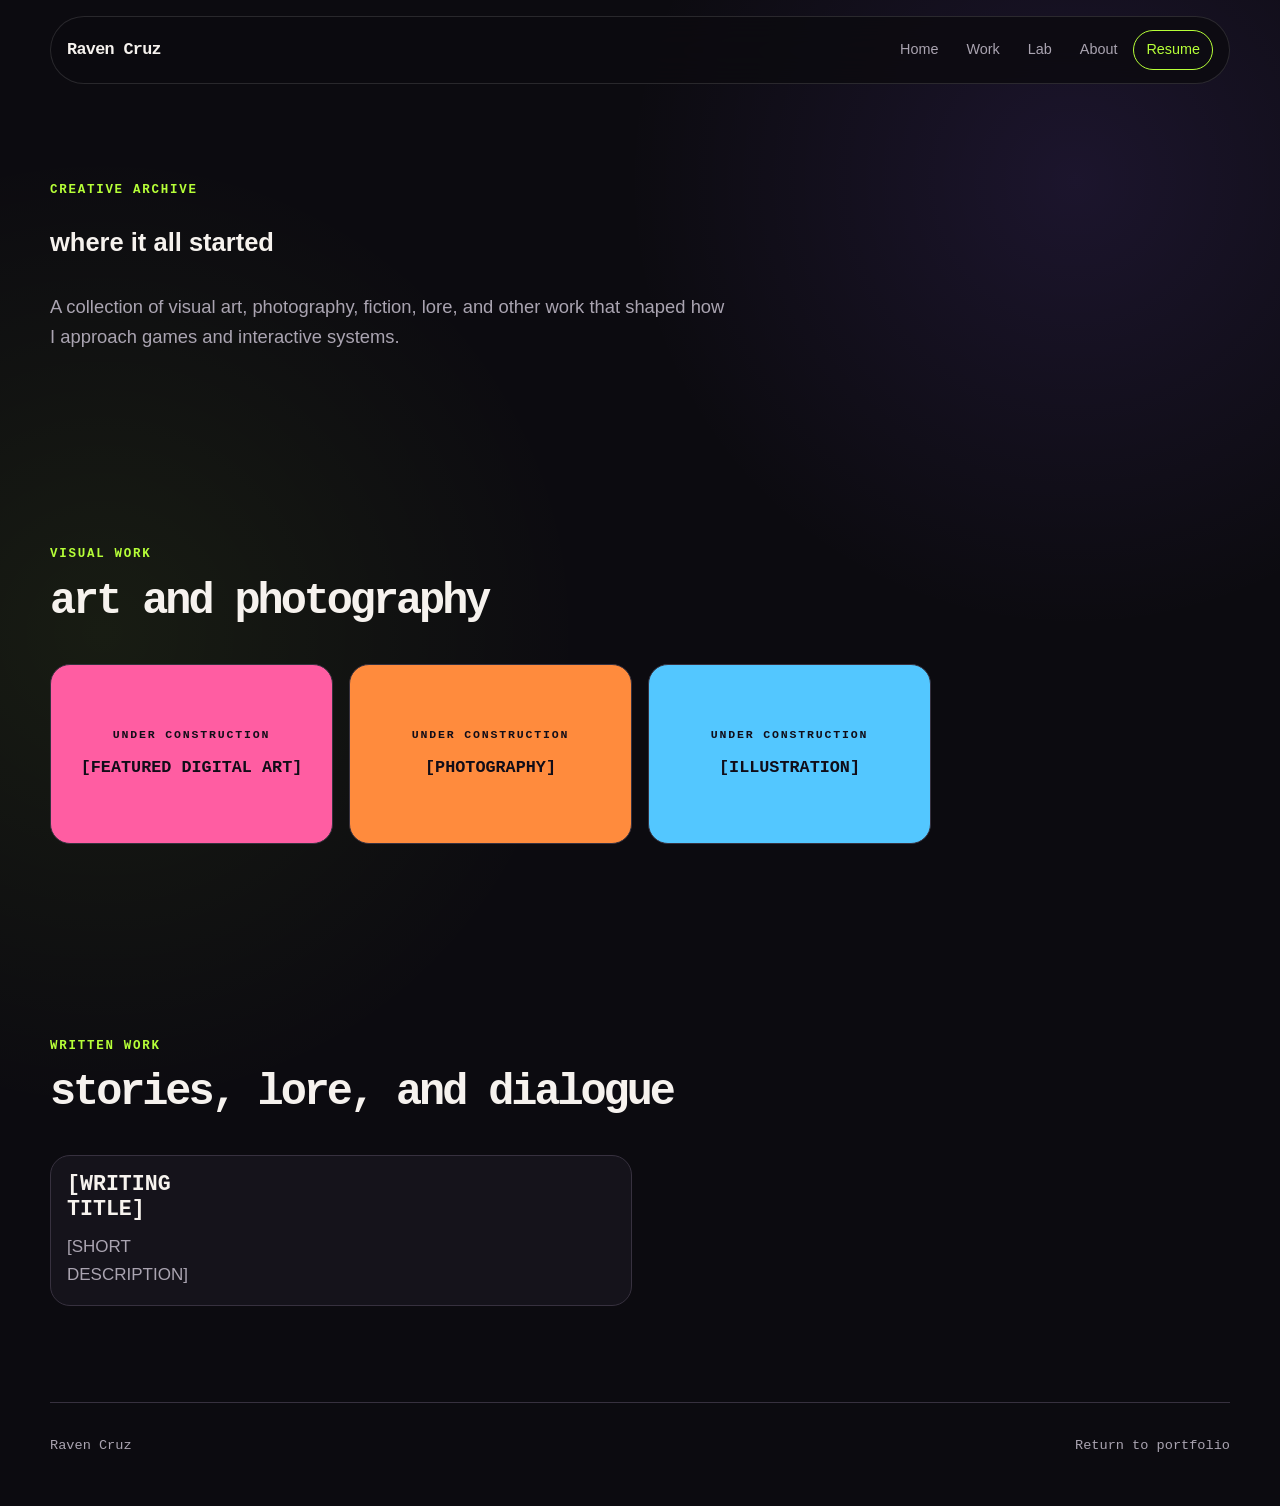
==== archive.html @ d6f779e4 "update" ====
<!DOCTYPE HTML>
<html lang="en">
	<head>
		<title>Creative Archive | Raven Cruz</title>
		<meta charset="utf-8" />
		<meta name="viewport" content="width=device-width, initial-scale=1" />
		<meta name="description" content="Visual art, writing, photography, and earlier creative work by Raven Cruz." />
		<link rel="stylesheet" href="assets/css/fontawesome-all.min.css" />
		<link rel="stylesheet" href="assets/css/portfolio.css" />
	</head>
	<body>
		<header class="site-header">
			<a class="site-name" href="index.html">Raven Cruz</a>
			<button class="menu-button" type="button" aria-expanded="false" aria-controls="site-nav">
				<span>Menu</span>
			</button>
			<nav id="site-nav" aria-label="Primary navigation">
				<a href="index.html">Home</a>
				<a href="index.html#work">Work</a>
				<a href="index.html#lab">Lab</a>
				<a href="index.html#about">About</a>
				<a class="resume-link" href="resume.pdf" target="_blank" rel="noreferrer">Resume</a>
			</nav>
		</header>

		<main id="top">
			<section class="section archive-hero">
				<p class="eyebrow">creative archive</p>
				<h1>where it all started</h1>
				<p class="hero-intro">A collection of visual art, photography, fiction, lore, and other work that shaped how I approach games and interactive systems.</p>
			</section>

			<section class="section art-section">
				<div class="section-heading">
					<div>
						<p class="eyebrow">visual work</p>
						<h2>art and photography</h2>
					</div>
				</div>

				<div class="art-grid">
					<div class="construction-block art-item art-item-large">
						<span>UNDER CONSTRUCTION</span>
						<strong>[FEATURED DIGITAL ART]</strong>
					</div>
					<div class="construction-block art-item">
						<span>UNDER CONSTRUCTION</span>
						<strong>[PHOTOGRAPHY]</strong>
					</div>
					<div class="construction-block art-item">
						<span>UNDER CONSTRUCTION</span>
						<strong>[ILLUSTRATION]</strong>
					</div>
				</div>
			</section>

			<section class="section writing-section">
				<div class="section-heading">
					<div>
						<p class="eyebrow">written work</p>
						<h2>stories, lore, and dialogue</h2>
					</div>
				</div>

				<div class="archive-grid">
					<a class="archive-card" href="[WRITING URL]">
						<div>
							<h3>[WRITING TITLE]</h3>
							<p>[SHORT DESCRIPTION]</p>
						</div>
					</a>
				</div>
			</section>
		</main>

		<footer class="site-footer">
			<p>Raven Cruz</p>
			<a href="index.html">Return to portfolio</a>
		</footer>

		<script src="assets/js/portfolio.js"></script>
	</body>
</html>
---- assets/css/portfolio.css ----
:root {
	--background: #0c0b10;
	--surface: #15131b;
	--surface-raised: #1d1a25;
	--text: #f6f2ee;
	--muted: #aaa4b1;
	--line: #37313f;
	--lime: #b6ff38;
	--purple: #8f5cff;
	--orange: #ff8b3d;
	--pink: #ff5da2;
	--blue: #53c7ff;
	--max-width: 1180px;
}

* {
	box-sizing: border-box;
}

html {
	scroll-behavior: smooth;
}

body {
	margin: 0;
	background:
		radial-gradient(circle at 84% 12%, rgba(143, 92, 255, 0.12), transparent 28rem),
		radial-gradient(circle at 8% 42%, rgba(182, 255, 56, 0.07), transparent 30rem),
		var(--background);
	color: var(--text);
	font-family: Arial, Helvetica, sans-serif;
	font-size: 17px;
	line-height: 1.65;
}

body.dialog-open {
	overflow: hidden;
}

button,
a {
	font: inherit;
}

a {
	color: inherit;
	text-decoration: none;
}

button {
	color: inherit;
}

img {
	display: block;
	max-width: 100%;
}

:focus-visible {
	outline: 3px solid var(--lime);
	outline-offset: 4px;
}

.site-header {
	position: sticky;
	top: 0;
	z-index: 20;
	display: flex;
	align-items: center;
	justify-content: space-between;
	gap: 2rem;
	width: min(100% - 2rem, var(--max-width));
	margin: 1rem auto 0;
	padding: 0.8rem 1rem;
	border: 1px solid rgba(255, 255, 255, 0.12);
	border-radius: 999px;
	background: rgba(12, 11, 16, 0.84);
	backdrop-filter: blur(18px);
}

.site-name {
	font-family: "Courier New", Courier, monospace;
	font-size: 1.05rem;
	font-weight: 700;
	letter-spacing: -0.04em;
}

.site-header nav {
	display: flex;
	align-items: center;
	gap: 0.25rem;
}

.site-header nav a {
	padding: 0.45rem 0.75rem;
	border-radius: 999px;
	color: var(--muted);
	font-size: 0.9rem;
	transition: color 160ms ease, background 160ms ease;
}

.site-header nav a:hover,
.site-header nav a.active {
	background: var(--surface-raised);
	color: var(--text);
}

.site-header nav .resume-link {
	border: 1px solid var(--lime);
	color: var(--lime);
}

.menu-button {
	display: none;
	border: 1px solid var(--line);
	border-radius: 999px;
	background: var(--surface);
	padding: 0.45rem 0.8rem;
	cursor: pointer;
}

.section {
	width: min(100% - 2rem, var(--max-width));
	margin-inline: auto;
	padding: 6rem 0;
	scroll-margin-top: 7rem;
}

.hero {
	position: relative;
	display: flex;
	align-items: center;
	min-height: calc(100vh - 7rem);
	padding-top: 5rem;
	overflow: hidden;
	isolation: isolate;
}

.hero-copy {
	position: relative;
	z-index: 2;
	width: min(100%, 760px);
	padding: 4rem clamp(1.5rem, 4vw, 4rem);
}

.hero::after {
	position: absolute;
	inset: 0;
	z-index: 1;
	content: "";
	background:
		linear-gradient(
			90deg,
			rgba(12, 11, 16, 0.98) 0%,
			rgba(12, 11, 16, 0.9) 44%,
			rgba(12, 11, 16, 0.54) 68%,
			rgba(12, 11, 16, 0.14) 100%
		),
		linear-gradient(180deg, rgba(12, 11, 16, 0.08), rgba(12, 11, 16, 0.28));
	pointer-events: none;
}

.hero h1,
.section-heading h2,
.about-copy h2,
.project-dialog h2 {
	margin: 0;
	font-family: "Courier New", Courier, monospace;
	font-weight: 700;
	line-height: 0.98;
	letter-spacing: -0.07em;
}

.hero h1 {
	max-width: 820px;
	font-size: clamp(2.35rem, 5.2vw, 4.8rem);
}

.eyebrow {
	margin: 0 0 1rem;
	color: var(--lime);
	font-family: "Courier New", Courier, monospace;
	font-size: 0.78rem;
	font-weight: 700;
	letter-spacing: 0.14em;
	text-transform: uppercase;
}

.hero-intro {
	max-width: 680px;
	margin: 1.75rem 0 0;
	color: var(--muted);
	font-size: 1.15rem;
}

.placeholder-copy {
	color: var(--orange);
	font-family: "Courier New", Courier, monospace;
	font-size: 0.86rem;
	font-weight: 700;
}

.hero-actions,
.about-actions,
.card-actions {
	display: flex;
	flex-wrap: wrap;
	gap: 0.75rem;
}

.hero-actions {
	margin-top: 2rem;
}

.button,
.filter-button,
.text-button {
	border: 1px solid var(--line);
	border-radius: 999px;
	background: transparent;
	padding: 0.75rem 1rem;
	cursor: pointer;
	transition: transform 160ms ease, border-color 160ms ease, background 160ms ease, color 160ms ease;
}

.button:hover,
.filter-button:hover,
.text-button:hover {
	transform: translateY(-2px);
	border-color: var(--lime);
}

.button.primary,
.filter-button.active {
	border-color: var(--lime);
	background: var(--lime);
	color: #11130d;
	font-weight: 700;
}

.construction-block {
	display: flex;
	flex-direction: column;
	align-items: center;
	justify-content: center;
	gap: 0.6rem;
	min-height: 240px;
	border: 1px solid var(--line);
	background: var(--purple);
	color: #110d18;
	text-align: center;
}

.construction-block span {
	font-family: "Courier New", Courier, monospace;
	font-size: 0.72rem;
	font-weight: 700;
	letter-spacing: 0.16em;
}

.construction-block strong {
	max-width: 80%;
	font-family: "Courier New", Courier, monospace;
	font-size: 1.05rem;
}

.construction-block small {
	max-width: 70%;
}

.hero-visual {
	position: absolute;
	inset: 0;
	z-index: 0;
	width: 100%;
	height: 100%;
	min-height: 0;
	border-radius: 2rem;
	background: #100e18;
	overflow: hidden;
	pointer-events: none;
}

#hero-interaction {
	display: block;
	width: 100%;
	height: 100%;
	opacity: 0.9;
}

.section-heading {
	display: grid;
	grid-template-columns: minmax(0, 1.4fr) minmax(240px, 0.6fr);
	gap: 3rem;
	align-items: end;
	margin-bottom: 2.5rem;
}

.section-heading h2 {
	font-size: clamp(1.85rem, 3.4vw, 3.2rem);
}

.about-copy h2,
.project-dialog h2 {
	font-size: clamp(2.25rem, 4vw, 4rem);
}

.section-note {
	margin: 0;
	color: var(--orange);
	font-family: "Courier New", Courier, monospace;
	font-size: 0.86rem;
	font-weight: 700;
}

.filters {
	display: flex;
	flex-wrap: wrap;
	gap: 0.5rem;
	margin-bottom: 2rem;
}

.filter-button {
	padding: 0.5rem 0.8rem;
	font-size: 0.85rem;
}

.featured-grid {
	display: grid;
	grid-template-columns: repeat(3, minmax(0, 1fr));
	gap: 1.5rem;
}

.featured-grid > .project-card:not(.featured-project) {
	grid-template-columns: 1fr;
	min-height: 0;
}

.featured-grid > .project-card:not(.featured-project) .project-media {
	height: 220px;
	min-height: 220px;
}

.project-card {
	display: grid;
	grid-template-columns: minmax(200px, 0.8fr) minmax(0, 1.2fr);
	min-height: 370px;
	border: 1px solid var(--line);
	border-radius: 1.5rem;
	background: var(--surface);
	overflow: hidden;
	transition: transform 180ms ease, border-color 180ms ease;
}

.project-card:hover {
	transform: translateY(-4px);
	border-color: rgba(182, 255, 56, 0.65);
}

.project-card[hidden] {
	display: none;
}

.project-card.featured-project {
	grid-column: 1 / -1;
	grid-template-columns: minmax(320px, 1fr) minmax(0, 1fr);
	min-height: 500px;
}

.project-media {
	width: 100%;
	height: 100%;
	min-height: 260px;
	object-fit: cover;
}

.toppletee-placeholder {
	border: 0;
	border-right: 1px solid var(--line);
	border-radius: 0;
	background: var(--orange);
}

.project-copy {
	display: flex;
	flex-direction: column;
	padding: 1.8rem;
}

.project-copy h3,
.practice-card h3,
.experiment-card h3,
.archive-card h3,
.lab-feature-copy h3,
.about-details h3,
.project-dialog h3 {
	margin: 0 0 0.75rem;
	font-family: "Courier New", Courier, monospace;
	font-size: 1.35rem;
	line-height: 1.15;
}

.project-copy p,
.experiment-card p,
.archive-card p,
.practice-card p,
.lab-feature-copy p {
	margin: 0;
	color: var(--muted);
}

.project-meta {
	display: flex;
	justify-content: space-between;
	gap: 1rem;
	margin-bottom: 1.25rem;
	color: var(--muted);
	font-family: "Courier New", Courier, monospace;
	font-size: 0.75rem;
	text-transform: uppercase;
}

.tag-list {
	display: flex;
	flex-wrap: wrap;
	gap: 0.4rem;
	margin: 1.5rem 0;
	padding: 0;
	list-style: none;
}

.tag-list li {
	border: 1px solid var(--line);
	border-radius: 999px;
	padding: 0.28rem 0.55rem;
	font-family: "Courier New", Courier, monospace;
	font-size: 0.72rem;
}

.card-actions {
	margin-top: auto;
	align-items: center;
}

.text-button,
.text-link {
	padding: 0;
	border: 0;
	border-radius: 0;
	background: transparent;
	color: var(--lime);
	font-family: "Courier New", Courier, monospace;
	font-size: 0.82rem;
	font-weight: 700;
	text-decoration: underline;
	text-decoration-thickness: 1px;
	text-underline-offset: 0.25rem;
}

.text-link.muted {
	color: var(--muted);
}

.practice-grid {
	display: grid;
	grid-template-columns: repeat(2, minmax(0, 1fr));
	gap: 1rem;
}

.practice-secondary-link {
	display: inline-flex;
	align-items: baseline;
	gap: 0.75rem;
	margin-top: 1.25rem;
	color: var(--muted);
	font-family: "Courier New", Courier, monospace;
}

.practice-secondary-link span {
	color: var(--pink);
	font-weight: 700;
	text-decoration: underline;
	text-underline-offset: 0.25rem;
}

.practice-secondary-link small {
	font-size: 0.75rem;
}

.practice-card {
	min-height: 280px;
	padding: 1.6rem;
	border: 1px solid var(--line);
	border-radius: 1.5rem;
	background: var(--surface);
	transition: transform 180ms ease, background 180ms ease;
}

.practice-card:hover {
	transform: translateY(-4px);
	background: var(--surface-raised);
}

.practice-number {
	display: block;
	margin-bottom: 4rem;
	color: var(--lime);
	font-family: "Courier New", Courier, monospace;
}

.lab-feature {
	display: grid;
	grid-template-columns: minmax(0, 1.35fr) minmax(280px, 0.65fr);
	min-height: 520px;
	margin-bottom: 1.5rem;
	border: 1px solid var(--line);
	border-radius: 1.5rem;
	overflow: hidden;
}

.lab-interactive {
	min-height: 520px;
	border: 0;
	border-right: 1px solid var(--line);
	background: var(--blue);
}

.lab-feature-copy {
	display: flex;
	flex-direction: column;
	justify-content: center;
	padding: 2rem;
	background: var(--surface);
}

.lab-feature-copy .button {
	align-self: flex-start;
	margin-top: 2rem;
}

.experiment-grid {
	display: grid;
	grid-template-columns: repeat(2, minmax(0, 1fr));
	gap: 1rem;
}

.experiment-card,
.archive-card {
	display: grid;
	grid-template-columns: 145px minmax(0, 1fr);
	gap: 1rem;
	align-items: center;
	padding: 1rem;
	border: 1px solid var(--line);
	border-radius: 1.25rem;
	background: var(--surface);
}

.experiment-card img,
.archive-card img {
	width: 145px;
	height: 145px;
	border-radius: 0.8rem;
	object-fit: cover;
}

.experiment-card .text-link {
	display: inline-block;
	margin-top: 0.9rem;
}

.art-section-compact {
	padding-top: 3.5rem;
}

.art-section-compact .section-heading {
	grid-template-columns: minmax(0, 1fr) minmax(220px, 0.45fr);
	margin-bottom: 1.5rem;
}

.art-section-compact .section-heading h2 {
	font-size: clamp(1.55rem, 2.6vw, 2.35rem);
}

.art-grid {
	display: grid;
	grid-template-columns: repeat(4, minmax(0, 1fr));
	grid-template-rows: 180px;
	gap: 1rem;
}

.art-item {
	min-height: 0;
	border-radius: 1.25rem;
	background: var(--pink);
}

.art-item:nth-child(2) {
	background: var(--orange);
}

.art-item:nth-child(3) {
	background: var(--blue);
}

.art-item:nth-child(4) {
	background: var(--lime);
}

.art-item-large,
.art-item-wide {
	grid-column: auto;
	grid-row: auto;
}

.archive-grid {
	display: grid;
	grid-template-columns: repeat(2, minmax(0, 1fr));
	gap: 1rem;
}

.archive-card {
	transition: transform 180ms ease, border-color 180ms ease;
}

.archive-card:hover {
	transform: translateY(-3px);
	border-color: var(--lime);
}

.about-section {
	display: grid;
	grid-template-columns: minmax(280px, 0.7fr) minmax(0, 1.3fr);
	gap: 4rem;
	align-items: start;
}

.about-image-wrap {
	position: sticky;
	top: 7rem;
}

.about-image-wrap img {
	width: 100%;
	border: 1px solid var(--line);
	border-radius: 2rem;
}

.about-copy > p:not(.eyebrow):not(.placeholder-copy) {
	color: var(--muted);
	font-size: 1.1rem;
}

.about-details {
	display: grid;
	grid-template-columns: repeat(2, minmax(0, 1fr));
	gap: 1rem;
	margin: 2.5rem 0;
}

.about-details > div {
	padding: 1.25rem;
	border: 1px solid var(--line);
	border-radius: 1.25rem;
	background: var(--surface);
}

.about-details p {
	margin: 0 0 0.8rem;
	color: var(--muted);
	font-size: 0.9rem;
}

.social-links {
	display: flex;
	flex-wrap: wrap;
	gap: 1rem;
	margin: 2rem 0 0;
	padding: 0;
	list-style: none;
}

.social-links a {
	display: flex;
	align-items: center;
	gap: 0.45rem;
	color: var(--muted);
}

.social-links a:hover {
	color: var(--lime);
}

.site-footer {
	display: flex;
	justify-content: space-between;
	width: min(100% - 2rem, var(--max-width));
	margin: 0 auto;
	padding: 2rem 0 3rem;
	border-top: 1px solid var(--line);
	color: var(--muted);
	font-family: "Courier New", Courier, monospace;
	font-size: 0.85rem;
}

.site-footer p {
	margin: 0;
}

.project-dialog {
	width: min(94vw, 1080px);
	max-height: 90vh;
	padding: 0;
	border: 1px solid var(--line);
	border-radius: 1.5rem;
	background: var(--surface);
	color: var(--text);
	overflow: auto;
}

.project-dialog::backdrop {
	background: rgba(5, 4, 8, 0.82);
	backdrop-filter: blur(8px);
}

.dialog-close {
	position: sticky;
	top: 1rem;
	z-index: 2;
	display: block;
	margin: 1rem 1rem 0 auto;
	border: 1px solid var(--line);
	border-radius: 999px;
	background: var(--background);
	padding: 0.55rem 0.8rem;
	cursor: pointer;
}

.dialog-layout {
	display: grid;
	grid-template-columns: minmax(280px, 0.75fr) minmax(0, 1.25fr);
	gap: 2rem;
	padding: 0 2rem 2rem;
}

.dialog-media {
	position: sticky;
	top: 5rem;
	min-height: 420px;
	border-radius: 1rem;
}

.image-media {
	width: 100%;
	height: auto;
	object-fit: cover;
}

.project-dialog h3 {
	margin-top: 2rem;
}

.project-dialog p {
	color: var(--muted);
}

@media (max-width: 980px) {
	.section-heading,
	.about-section {
		grid-template-columns: 1fr;
	}

	.hero {
		min-height: auto;
		padding-top: 6rem;
	}

	.featured-grid,
	.practice-grid,
	.archive-grid {
		grid-template-columns: repeat(2, minmax(0, 1fr));
	}

	.project-card.featured-project {
		grid-column: 1 / -1;
		grid-template-columns: minmax(260px, 0.8fr) minmax(0, 1.2fr);
		min-height: 420px;
	}

	.featured-grid > .project-card:not(.featured-project) {
		grid-template-columns: 1fr;
	}

	.art-grid {
		grid-template-columns: repeat(2, minmax(0, 1fr));
		grid-template-rows: repeat(2, 180px);
	}

	.lab-feature {
		grid-template-columns: 1fr;
	}

	.lab-interactive {
		border-right: 0;
		border-bottom: 1px solid var(--line);
	}

	.about-image-wrap {
		position: static;
		max-width: 520px;
	}
}

@media (max-width: 760px) {
	body {
		font-size: 16px;
	}

	.site-header {
		align-items: flex-start;
		border-radius: 1.25rem;
	}

	.menu-button {
		display: block;
	}

	.site-header nav {
		position: absolute;
		top: calc(100% + 0.5rem);
		right: 0;
		display: none;
		flex-direction: column;
		align-items: stretch;
		min-width: 190px;
		padding: 0.5rem;
		border: 1px solid var(--line);
		border-radius: 1rem;
		background: var(--background);
	}

	.site-header nav.open {
		display: flex;
	}

	.site-header nav a {
		padding: 0.7rem 0.85rem;
	}

	.section {
		padding: 4.5rem 0;
	}

	.hero-copy {
		padding: 3rem 1.25rem;
	}

	.hero::after {
		background: rgba(12, 11, 16, 0.86);
	}

	.hero h1 {
		font-size: clamp(2.35rem, 12vw, 4rem);
	}

	.featured-grid,
	.practice-grid,
	.archive-grid {
		grid-template-columns: 1fr;
	}

	.project-card,
	.project-card.featured-project {
		grid-column: auto;
		grid-template-columns: 1fr;
		min-height: 0;
	}

	.project-media {
		height: 280px;
		min-height: 0;
	}

	.toppletee-placeholder {
		border-right: 0;
		border-bottom: 1px solid var(--line);
	}

	.experiment-grid,
	.about-details {
		grid-template-columns: 1fr;
	}

	.experiment-card,
	.archive-card {
		grid-template-columns: 100px minmax(0, 1fr);
	}

	.experiment-card img,
	.archive-card img {
		width: 100px;
		height: 100px;
	}

	.art-section-compact .section-heading {
		grid-template-columns: 1fr;
	}

	.art-grid {
		grid-template-columns: 1fr 1fr;
		grid-template-rows: repeat(2, 160px);
	}

	.art-item-large,
	.art-item-wide {
		grid-column: auto;
		grid-row: auto;
	}

	.dialog-layout {
		grid-template-columns: 1fr;
		padding: 0 1rem 1rem;
	}

	.dialog-media {
		position: static;
		min-height: 280px;
	}
}

@media (prefers-reduced-motion: reduce) {
	html {
		scroll-behavior: auto;
	}

	*,
	*::before,
	*::after {
		scroll-behavior: auto !important;
		transition: none !important;
	}
}

.research-grid {
	display: grid;
	gap: 1.5rem;
}

.research-card {
	display: grid;
	grid-template-columns: minmax(300px, 0.85fr) minmax(0, 1.15fr);
	min-height: 410px;
	border: 1px solid var(--line);
	border-radius: 1.5rem;
	background: var(--surface);
	overflow: hidden;
	transition: transform 180ms ease, border-color 180ms ease;
}

.research-card:hover {
	transform: translateY(-4px);
	border-color: rgba(182, 255, 56, 0.65);
}

.research-media-wrap {
	position: relative;
	min-height: 100%;
}

.research-media {
	width: 100%;
	height: 100%;
	min-height: 320px;
	object-fit: cover;
}

.research-placeholder {
	border: 0;
	border-right: 1px solid var(--line);
	border-radius: 0;
	background: var(--orange);
}

.research-status {
	position: absolute;
	top: 1rem;
	left: 1rem;
	border: 1px solid rgba(12, 11, 16, 0.35);
	border-radius: 999px;
	background: rgba(12, 11, 16, 0.82);
	color: var(--text);
	padding: 0.4rem 0.7rem;
	font-family: "Courier New", Courier, monospace;
	font-size: 0.7rem;
	font-weight: 700;
	letter-spacing: 0.08em;
	text-transform: uppercase;
}

.research-copy {
	display: flex;
	flex-direction: column;
	justify-content: center;
	padding: 2rem;
}

.research-copy h3 {
	margin: 0.7rem 0 1rem;
	font-family: "Courier New", Courier, monospace;
	font-size: clamp(1.35rem, 2.4vw, 2rem);
	line-height: 1.15;
	letter-spacing: -0.04em;
}

.research-copy > p {
	margin-top: 0;
	color: var(--muted);
}

.research-meta {
	display: flex;
	justify-content: space-between;
	gap: 1rem;
	color: var(--orange);
	font-family: "Courier New", Courier, monospace;
	font-size: 0.76rem;
	font-weight: 700;
	letter-spacing: 0.08em;
	text-transform: uppercase;
}

.research-contribution {
	margin: 0.5rem 0 1.35rem;
	padding: 1rem;
	border-left: 3px solid var(--purple);
	background: var(--surface-raised);
}

.research-contribution .eyebrow {
	margin-bottom: 0.45rem;
	color: var(--purple);
}

.research-contribution p:last-child {
	margin: 0;
	color: var(--text);
	font-size: 0.94rem;
}

.research-actions {
	display: flex;
	flex-wrap: wrap;
	align-items: center;
	gap: 0.75rem 1rem;
	margin-top: 1.5rem;
}

@media screen and (max-width: 850px) {
	.research-card {
		grid-template-columns: 1fr;
	}

	.research-media,
	.research-placeholder {
		height: 300px;
		min-height: 300px;
	}

	.research-placeholder {
		border-right: 0;
		border-bottom: 1px solid var(--line);
	}
}

@media screen and (max-width: 520px) {
	.research-copy {
		padding: 1.4rem;
	}

	.research-meta {
		align-items: flex-start;
		flex-direction: column;
		gap: 0.25rem;
	}

	.research-actions {
		align-items: flex-start;
		flex-direction: column;
	}
}

@media (prefers-reduced-motion: reduce) {
	#hero-interaction {
		opacity: 0.7;
	}
}
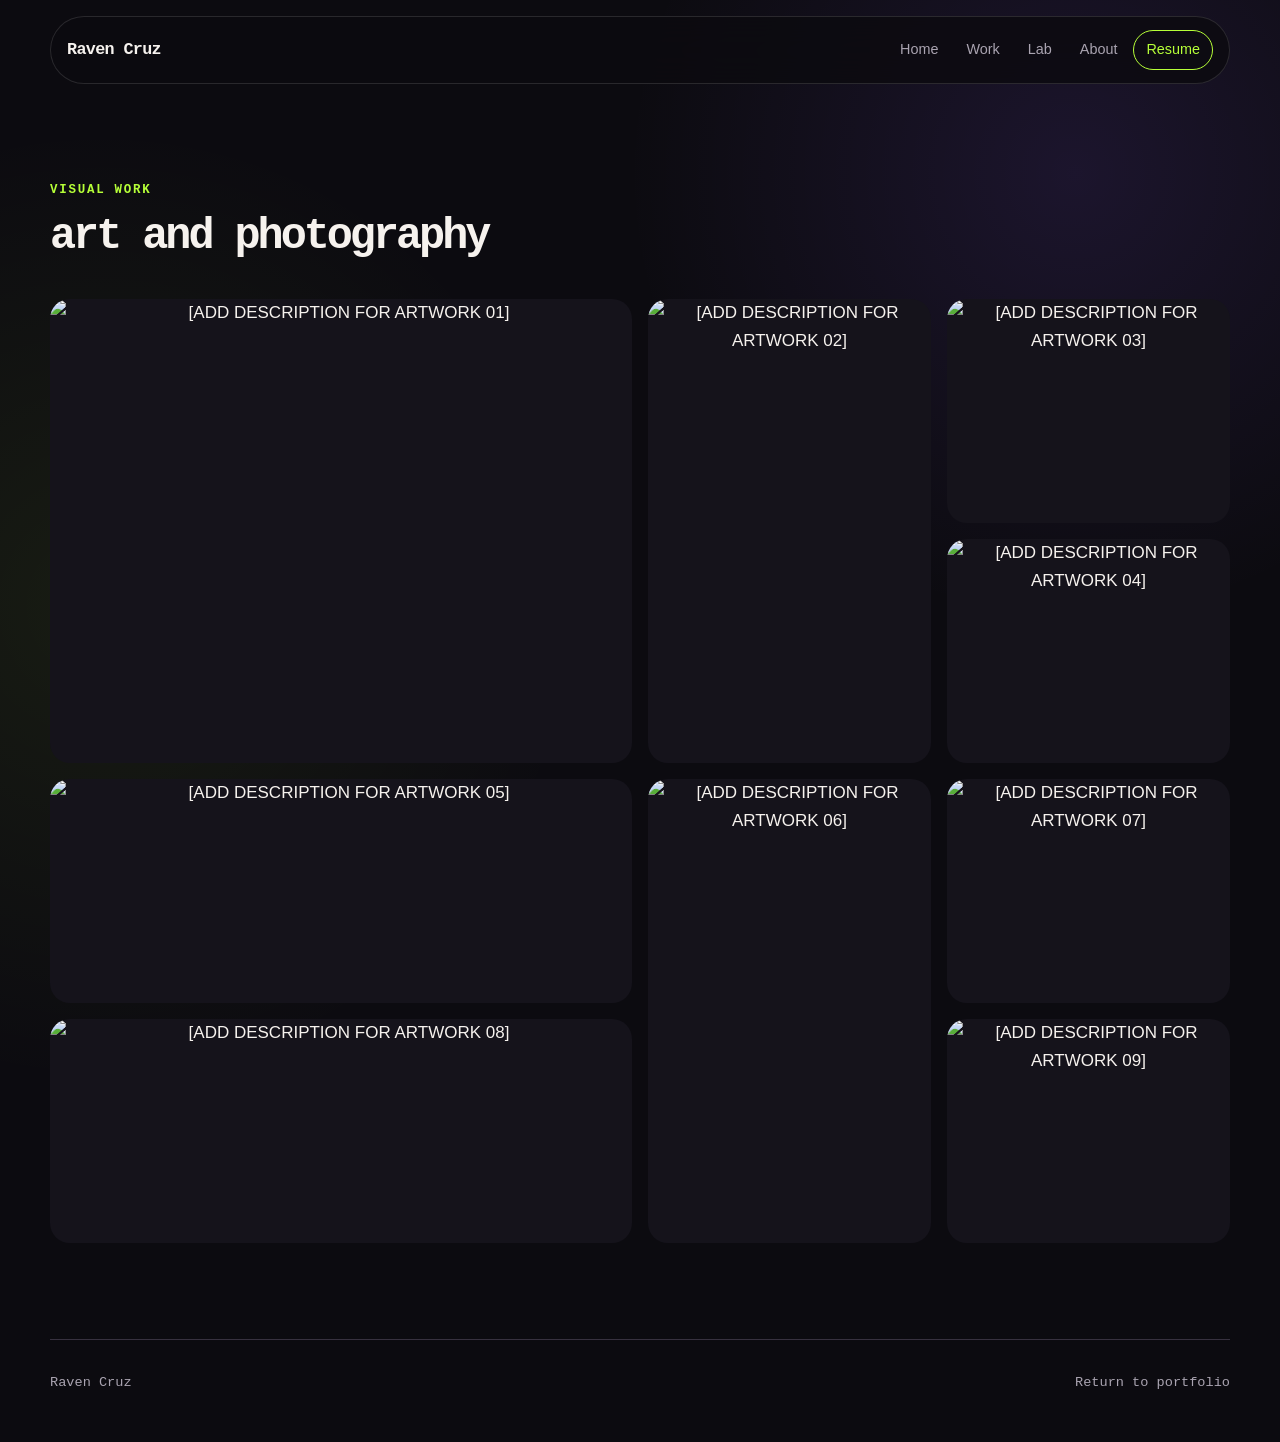
==== commit 05ce0602: "art archive moved to TBD" ====
--- a/archive.html
+++ b/archive.html
@@ -24,12 +24,6 @@
 		</header>
 
 		<main id="top">
-			<section class="section archive-hero">
-				<p class="eyebrow">creative archive</p>
-				<h1>where it all started</h1>
-				<p class="hero-intro">A collection of visual art, photography, fiction, lore, and other work that shaped how I approach games and interactive systems.</p>
-			</section>
-
 			<section class="section art-section">
 				<div class="section-heading">
 					<div>
@@ -38,22 +32,37 @@
 					</div>
 				</div>
 
-				<div class="art-grid">
-					<div class="construction-block art-item art-item-large">
-						<span>UNDER CONSTRUCTION</span>
-						<strong>[FEATURED DIGITAL ART]</strong>
-					</div>
-					<div class="construction-block art-item">
-						<span>UNDER CONSTRUCTION</span>
-						<strong>[PHOTOGRAPHY]</strong>
-					</div>
-					<div class="construction-block art-item">
-						<span>UNDER CONSTRUCTION</span>
-						<strong>[ILLUSTRATION]</strong>
-					</div>
+                <div class="archive-gallery" data-gallery>
+					<button class="archive-gallery-item archive-gallery-item-featured" type="button" data-full="images/archive/art-01.jpg" data-title="Artwork 01">
+						<img src="images/archive/art-01.jpg" alt="[ADD DESCRIPTION FOR ARTWORK 01]" loading="lazy" />
+					</button>
+					<button class="archive-gallery-item archive-gallery-item-tall" type="button" data-full="images/archive/art-02.jpg" data-title="Artwork 02">
+						<img src="images/archive/art-02.jpg" alt="[ADD DESCRIPTION FOR ARTWORK 02]" loading="lazy" />
+					</button>
+					<button class="archive-gallery-item" type="button" data-full="images/archive/art-03.jpg" data-title="Artwork 03">
+						<img src="images/archive/art-03.jpg" alt="[ADD DESCRIPTION FOR ARTWORK 03]" loading="lazy" />
+					</button>
+					<button class="archive-gallery-item" type="button" data-full="images/archive/art-04.jpg" data-title="Artwork 04">
+						<img src="images/archive/art-04.jpg" alt="[ADD DESCRIPTION FOR ARTWORK 04]" loading="lazy" />
+					</button>
+					<button class="archive-gallery-item archive-gallery-item-wide" type="button" data-full="images/archive/art-05.jpg" data-title="Artwork 05">
+						<img src="images/archive/art-05.jpg" alt="[ADD DESCRIPTION FOR ARTWORK 05]" loading="lazy" />
+					</button>
+					<button class="archive-gallery-item archive-gallery-item-tall" type="button" data-full="images/archive/art-06.jpg" data-title="Artwork 06">
+						<img src="images/archive/art-06.jpg" alt="[ADD DESCRIPTION FOR ARTWORK 06]" loading="lazy" />
+					</button>
+					<button class="archive-gallery-item" type="button" data-full="images/archive/art-07.jpg" data-title="Artwork 07">
+						<img src="images/archive/art-07.jpg" alt="[ADD DESCRIPTION FOR ARTWORK 07]" loading="lazy" />
+					</button>
+					<button class="archive-gallery-item archive-gallery-item-wide" type="button" data-full="images/archive/art-08.jpg" data-title="Artwork 08">
+						<img src="images/archive/art-08.jpg" alt="[ADD DESCRIPTION FOR ARTWORK 08]" loading="lazy" />
+					</button>
+					<button class="archive-gallery-item" type="button" data-full="images/archive/art-09.jpg" data-title="Artwork 09">
+						<img src="images/archive/art-09.jpg" alt="[ADD DESCRIPTION FOR ARTWORK 09]" loading="lazy" />
+					</button>
 				</div>
 			</section>
-
+<!--
 			<section class="section writing-section">
 				<div class="section-heading">
 					<div>
@@ -71,13 +80,26 @@
 					</a>
 				</div>
 			</section>
-		</main>
+    -->
+        </main>
 
 		<footer class="site-footer">
 			<p>Raven Cruz</p>
 			<a href="index.html">Return to portfolio</a>
 		</footer>
 
+        <dialog id="art-lightbox" class="art-lightbox">
+			<div class="art-lightbox-layout">
+				<button class="art-lightbox-close" type="button" aria-label="Close image">Close</button>
+				<button class="art-lightbox-nav art-lightbox-previous" type="button" aria-label="View previous image">Previous</button>
+				<figure class="art-lightbox-figure">
+					<img class="art-lightbox-image" src="" alt="" />
+					<figcaption class="art-lightbox-title"></figcaption>
+				</figure>
+				<button class="art-lightbox-nav art-lightbox-next" type="button" aria-label="View next image">Next</button>
+			</div>
+		</dialog>
+
 		<script src="assets/js/portfolio.js"></script>
 	</body>
 </html>
--- a/assets/css/portfolio.css
+++ b/assets/css/portfolio.css
@@ -1094,3 +1094,173 @@
 		opacity: 0.7;
 	}
 }
+
+.archive-gallery {
+	display: grid;
+	grid-template-columns: repeat(4, minmax(0, 1fr));
+	grid-auto-rows: 14rem;
+	gap: 1rem;
+}
+
+.archive-gallery-item {
+	position: relative;
+	display: block;
+	min-width: 0;
+	min-height: 0;
+	padding: 0;
+	overflow: hidden;
+	border: 1px solid var(--border);
+	border-radius: 1.25rem;
+	background: var(--surface);
+	cursor: zoom-in;
+}
+
+.archive-gallery-item-featured {
+	grid-column: span 2;
+	grid-row: span 2;
+}
+
+.archive-gallery-item-wide {
+	grid-column: span 2;
+}
+
+.archive-gallery-item-tall {
+	grid-row: span 2;
+}
+
+.archive-gallery-item img {
+	display: block;
+	width: 100%;
+	height: 100%;
+	object-fit: cover;
+	transition: transform 250ms ease, filter 250ms ease;
+}
+
+.archive-gallery-item:hover img {
+	transform: scale(1.025);
+	filter: brightness(1.08);
+}
+
+.archive-gallery-item:focus-visible {
+	outline: 2px solid var(--accent);
+	outline-offset: 4px;
+}
+
+.art-lightbox {
+	width: 100%;
+	max-width: none;
+	height: 100%;
+	max-height: none;
+	margin: 0;
+	padding: 0;
+	border: 0;
+	background: transparent;
+}
+
+.art-lightbox::backdrop {
+	background: rgba(5, 4, 10, 0.92);
+	backdrop-filter: blur(0.5rem);
+}
+
+.art-lightbox-layout {
+	position: relative;
+	display: grid;
+	grid-template-columns: auto minmax(0, 1fr) auto;
+	align-items: center;
+	width: 100%;
+	height: 100%;
+	padding: 4rem;
+}
+
+.art-lightbox-figure {
+	display: grid;
+	justify-items: center;
+	min-width: 0;
+	margin: 0;
+}
+
+.art-lightbox-image {
+	display: block;
+	max-width: min(100%, 90rem);
+	max-height: 80vh;
+	border-radius: 1rem;
+	object-fit: contain;
+	box-shadow: 0 1.5rem 5rem rgba(0, 0, 0, 0.45);
+}
+
+.art-lightbox-title {
+	margin-top: 1rem;
+	color: var(--text-muted);
+	font-size: 0.9rem;
+}
+
+.art-lightbox-close,
+.art-lightbox-nav {
+	border: 1px solid var(--border);
+	color: var(--text);
+	background: var(--surface);
+	font: inherit;
+	cursor: pointer;
+}
+
+.art-lightbox-close {
+	position: absolute;
+	top: 1.5rem;
+	right: 1.5rem;
+	z-index: 2;
+	padding: 0.75rem 1rem;
+	border-radius: 999px;
+}
+
+.art-lightbox-nav {
+	padding: 0.75rem 1rem;
+	border-radius: 999px;
+}
+
+.art-lightbox-close:hover,
+.art-lightbox-nav:hover {
+	border-color: var(--accent);
+}
+
+@media screen and (max-width: 980px) {
+	.archive-gallery {
+		grid-template-columns: repeat(2, minmax(0, 1fr));
+	}
+
+	.art-lightbox-layout {
+		padding: 4rem 1.5rem 1.5rem;
+	}
+}
+
+@media screen and (max-width: 600px) {
+	.archive-gallery {
+		grid-template-columns: 1fr;
+		grid-auto-rows: 20rem;
+	}
+
+	.archive-gallery-item-featured,
+	.archive-gallery-item-wide,
+	.archive-gallery-item-tall {
+		grid-column: span 1;
+		grid-row: span 1;
+	}
+
+	.art-lightbox-layout {
+		grid-template-columns: 1fr 1fr;
+		grid-template-rows: minmax(0, 1fr) auto;
+		gap: 1rem;
+	}
+
+	.art-lightbox-figure {
+		grid-column: 1 / -1;
+	}
+
+	.art-lightbox-previous,
+	.art-lightbox-next {
+		width: 100%;
+	}
+
+	.art-lightbox-image {
+		max-height: 70vh;
+	}
+}
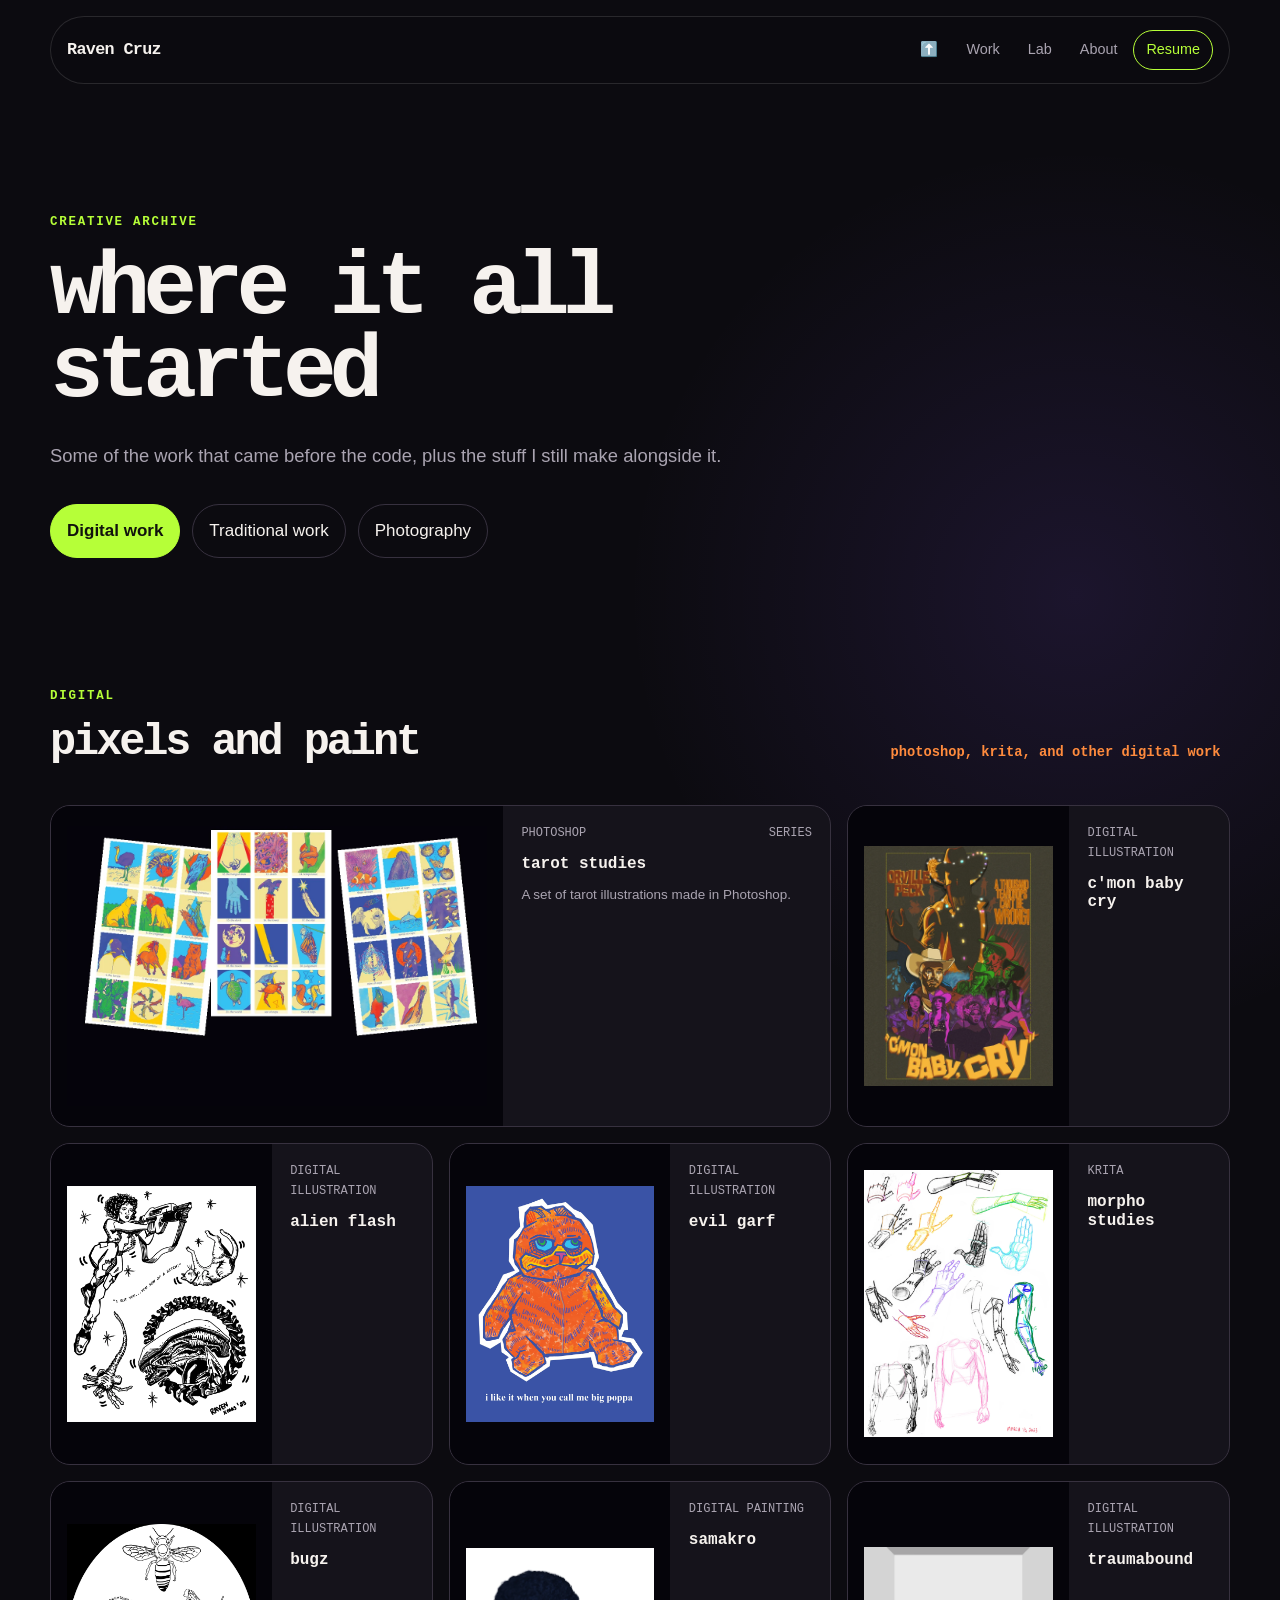
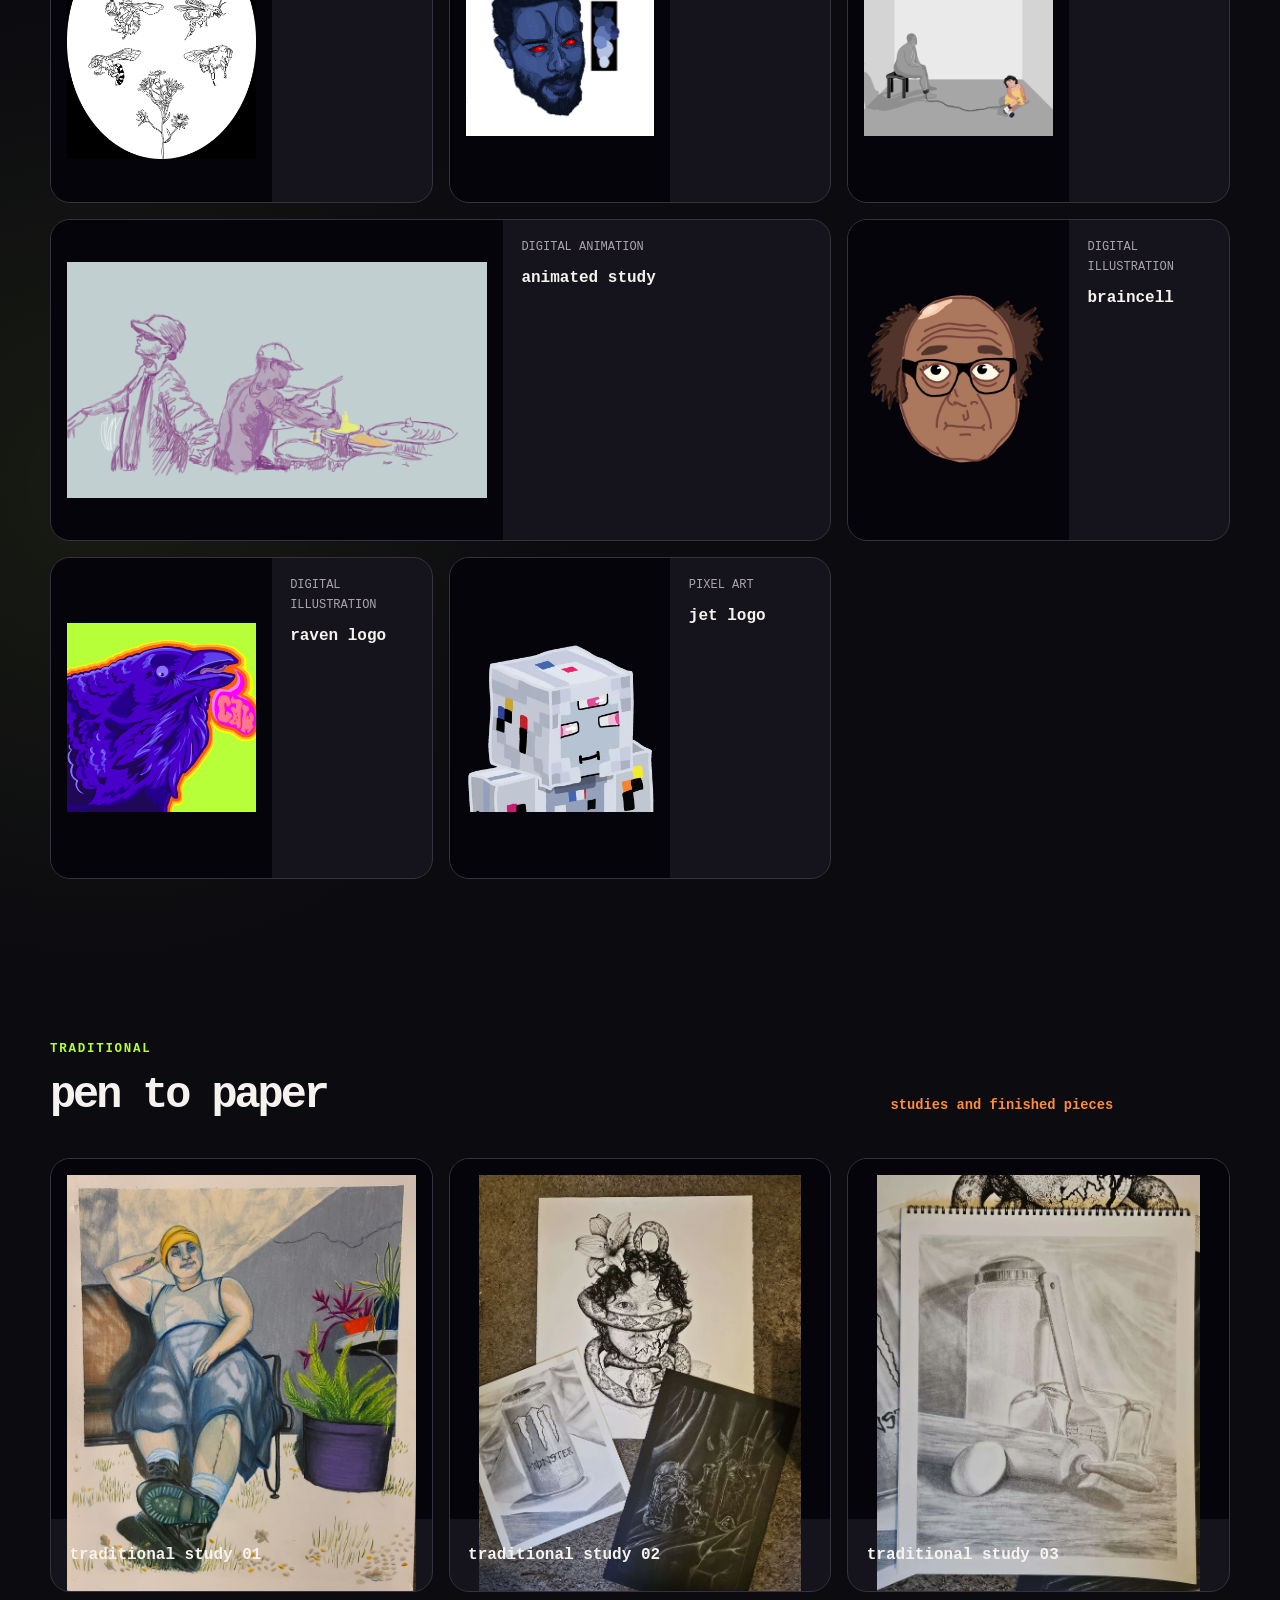
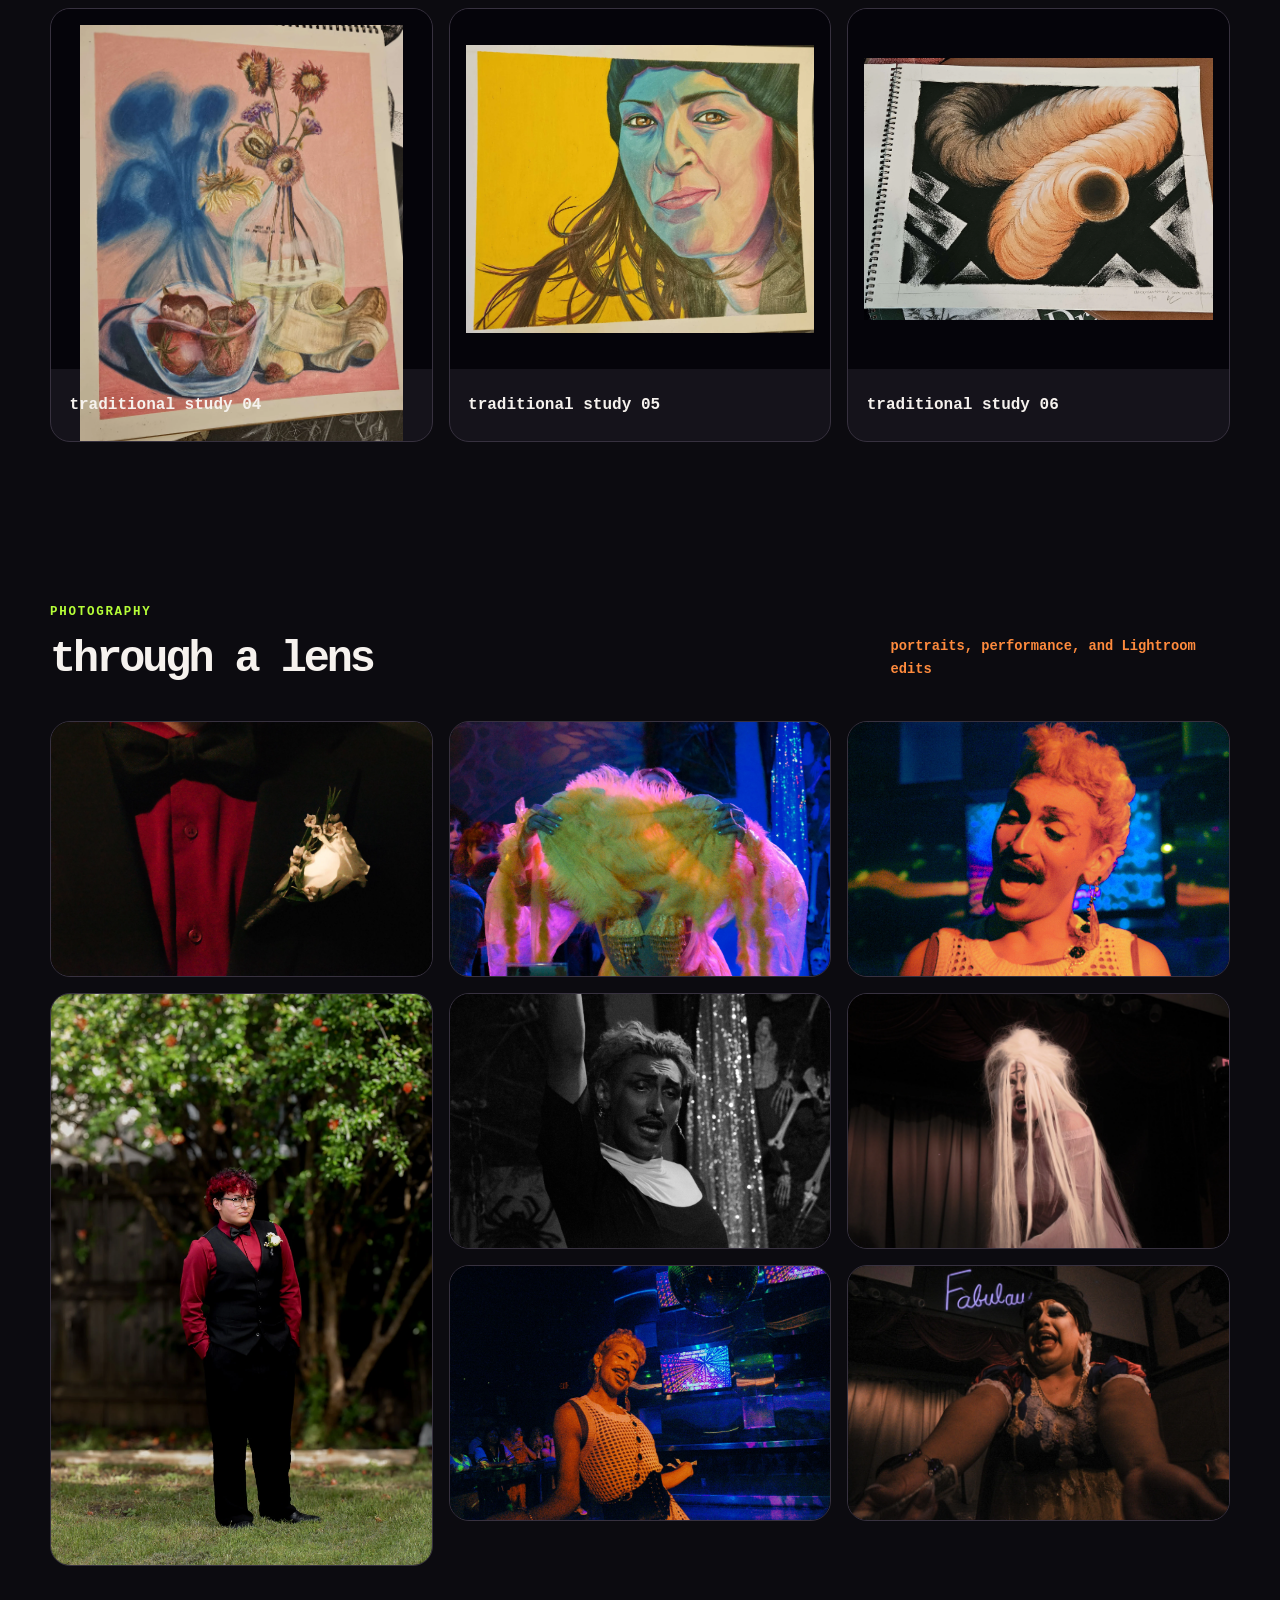
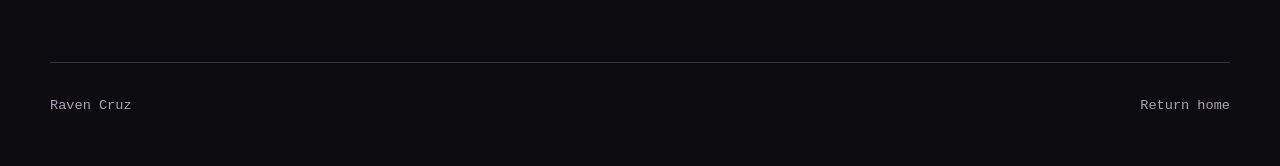
==== commit 01115daa: "add creative achive" ====
--- a/archive.html
+++ b/archive.html
@@ -4,7 +4,7 @@
 		<title>Creative Archive | Raven Cruz</title>
 		<meta charset="utf-8" />
 		<meta name="viewport" content="width=device-width, initial-scale=1" />
-		<meta name="description" content="Visual art, writing, photography, and earlier creative work by Raven Cruz." />
+		<meta name="description" content="Digital art, traditional work, and photography by Raven Cruz." />
 		<link rel="stylesheet" href="assets/css/fontawesome-all.min.css" />
 		<link rel="stylesheet" href="assets/css/portfolio.css" />
 	</head>
@@ -15,7 +15,7 @@
 				<span>Menu</span>
 			</button>
 			<nav id="site-nav" aria-label="Primary navigation">
-				<a href="index.html">Home</a>
+				<a href="index.html">⬆️</a>
 				<a href="index.html#work">Work</a>
 				<a href="index.html#lab">Lab</a>
 				<a href="index.html#about">About</a>
@@ -24,82 +24,279 @@
 		</header>
 
 		<main id="top">
-			<section class="section art-section">
+			<section class="section archive-page-hero">
+				<p class="eyebrow">creative archive</p>
+				<h1>where it all started</h1>
+				<p class="hero-intro">Some of the work that came before the code, plus the stuff I still make alongside it.</p>
+				<div class="hero-actions">
+					<a class="button primary" href="#digital">Digital work</a>
+					<a class="button" href="#traditional">Traditional work</a>
+					<a class="button" href="#photography">Photography</a>
+				</div>
+			</section>
+
+			<section id="digital" class="section art-archive-section">
 				<div class="section-heading">
 					<div>
-						<p class="eyebrow">visual work</p>
-						<h2>art and photography</h2>
+						<p class="eyebrow">digital</p>
+						<h2>pixels and paint</h2>
 					</div>
-				</div>
-
-                <div class="archive-gallery" data-gallery>
-					<button class="archive-gallery-item archive-gallery-item-featured" type="button" data-full="images/archive/art-01.jpg" data-title="Artwork 01">
-						<img src="images/archive/art-01.jpg" alt="[ADD DESCRIPTION FOR ARTWORK 01]" loading="lazy" />
-					</button>
-					<button class="archive-gallery-item archive-gallery-item-tall" type="button" data-full="images/archive/art-02.jpg" data-title="Artwork 02">
-						<img src="images/archive/art-02.jpg" alt="[ADD DESCRIPTION FOR ARTWORK 02]" loading="lazy" />
-					</button>
-					<button class="archive-gallery-item" type="button" data-full="images/archive/art-03.jpg" data-title="Artwork 03">
-						<img src="images/archive/art-03.jpg" alt="[ADD DESCRIPTION FOR ARTWORK 03]" loading="lazy" />
-					</button>
-					<button class="archive-gallery-item" type="button" data-full="images/archive/art-04.jpg" data-title="Artwork 04">
-						<img src="images/archive/art-04.jpg" alt="[ADD DESCRIPTION FOR ARTWORK 04]" loading="lazy" />
-					</button>
-					<button class="archive-gallery-item archive-gallery-item-wide" type="button" data-full="images/archive/art-05.jpg" data-title="Artwork 05">
-						<img src="images/archive/art-05.jpg" alt="[ADD DESCRIPTION FOR ARTWORK 05]" loading="lazy" />
-					</button>
-					<button class="archive-gallery-item archive-gallery-item-tall" type="button" data-full="images/archive/art-06.jpg" data-title="Artwork 06">
-						<img src="images/archive/art-06.jpg" alt="[ADD DESCRIPTION FOR ARTWORK 06]" loading="lazy" />
-					</button>
-					<button class="archive-gallery-item" type="button" data-full="images/archive/art-07.jpg" data-title="Artwork 07">
-						<img src="images/archive/art-07.jpg" alt="[ADD DESCRIPTION FOR ARTWORK 07]" loading="lazy" />
-					</button>
-					<button class="archive-gallery-item archive-gallery-item-wide" type="button" data-full="images/archive/art-08.jpg" data-title="Artwork 08">
-						<img src="images/archive/art-08.jpg" alt="[ADD DESCRIPTION FOR ARTWORK 08]" loading="lazy" />
-					</button>
-					<button class="archive-gallery-item" type="button" data-full="images/archive/art-09.jpg" data-title="Artwork 09">
-						<img src="images/archive/art-09.jpg" alt="[ADD DESCRIPTION FOR ARTWORK 09]" loading="lazy" />
+					<p class="section-note">photoshop, krita, and other digital work</p>
+				</div>
+
+				<div class="art-archive-grid">
+					<button class="art-archive-card art-archive-card-featured" type="button" data-series-dialog="tarot-dialog">
+						<div class="art-archive-media">
+							<img src="images/archive/tarot-preview.webp" alt="Collage of colorful tarot illustration sheets" />
+						</div>
+						<div class="art-archive-copy">
+							<p class="project-meta"><span>Photoshop</span><span>series</span></p>
+							<h3>tarot studies</h3>
+							<p>A set of tarot illustrations made in Photoshop.</p>
+						</div>
+					</button>
+
+					<button class="art-archive-card" type="button" data-art-src="images/archive/cmon-baby-cry.webp" data-art-title="c'mon baby cry" data-art-medium="digital illustration">
+						<div class="art-archive-media">
+							<img src="images/archive/cmon-baby-cry.webp" alt="Western sci-fi poster reading C'mon Baby Cry" />
+						</div>
+						<div class="art-archive-copy">
+							<p class="project-meta"><span>digital illustration</span></p>
+							<h3>c'mon baby cry</h3>
+						</div>
+					</button>
+
+					<button class="art-archive-card" type="button" data-art-src="images/archive/alien-flash.webp" data-art-title="alien flash" data-art-medium="digital illustration">
+						<div class="art-archive-media">
+							<img src="images/archive/alien-flash.webp" alt="Black ink style alien and space illustration" />
+						</div>
+						<div class="art-archive-copy">
+							<p class="project-meta"><span>digital illustration</span></p>
+							<h3>alien flash</h3>
+						</div>
+					</button>
+
+					<button class="art-archive-card" type="button" data-art-src="images/archive/evil-garf.webp" data-art-title="evil garf" data-art-medium="digital illustration">
+						<div class="art-archive-media">
+							<img src="images/archive/evil-garf.webp" alt="Orange cartoon cat on a blue background" />
+						</div>
+						<div class="art-archive-copy">
+							<p class="project-meta"><span>digital illustration</span></p>
+							<h3>evil garf</h3>
+						</div>
+					</button>
+
+					<button class="art-archive-card" type="button" data-art-src="images/archive/morpho-studies.webp" data-art-title="morpho studies" data-art-medium="Krita">
+						<div class="art-archive-media">
+							<img src="images/archive/morpho-studies.webp" alt="Figure and limb studies in colored linework" />
+						</div>
+						<div class="art-archive-copy">
+							<p class="project-meta"><span>Krita</span></p>
+							<h3>morpho studies</h3>
+						</div>
+					</button>
+
+					<button class="art-archive-card" type="button" data-art-src="images/archive/bugz.webp" data-art-title="bugz" data-art-medium="digital illustration">
+						<div class="art-archive-media">
+							<img src="images/archive/bugz.webp" alt="Black and white insect and flower illustration" />
+						</div>
+						<div class="art-archive-copy">
+							<p class="project-meta"><span>digital illustration</span></p>
+							<h3>bugz</h3>
+						</div>
+					</button>
+
+					<button class="art-archive-card" type="button" data-art-src="images/archive/samakro.webp" data-art-title="samakro" data-art-medium="digital painting">
+						<div class="art-archive-media">
+							<img src="images/archive/samakro.webp" alt="Blue character portrait with red eyes" />
+						</div>
+						<div class="art-archive-copy">
+							<p class="project-meta"><span>digital painting</span></p>
+							<h3>samakro</h3>
+						</div>
+					</button>
+
+					<button class="art-archive-card" type="button" data-art-src="images/archive/traumabound.webp" data-art-title="traumabound" data-art-medium="digital illustration">
+						<div class="art-archive-media">
+							<img src="images/archive/traumabound.webp" alt="Minimal gray illustration of two people connected by a line" />
+						</div>
+						<div class="art-archive-copy">
+							<p class="project-meta"><span>digital illustration</span></p>
+							<h3>traumabound</h3>
+						</div>
+					</button>
+
+					<button class="art-archive-card art-archive-card-wide" type="button" data-art-src="images/archive/animated-study.gif" data-art-title="animated study" data-art-medium="digital animation">
+						<div class="art-archive-media">
+							<img src="images/archive/animated-study.gif" alt="Animated line art scene with two figures" />
+						</div>
+						<div class="art-archive-copy">
+							<p class="project-meta"><span>digital animation</span></p>
+							<h3>animated study</h3>
+						</div>
+					</button>
+
+					<button class="art-archive-card" type="button" data-art-src="images/archive/braincell.webp" data-art-title="braincell" data-art-medium="digital illustration">
+						<div class="art-archive-media">
+							<img src="images/archive/braincell.webp" alt="Cartoon portrait with glasses" />
+						</div>
+						<div class="art-archive-copy">
+							<p class="project-meta"><span>digital illustration</span></p>
+							<h3>braincell</h3>
+						</div>
+					</button>
+
+					<button class="art-archive-card" type="button" data-art-src="images/archive/raven-logo.webp" data-art-title="raven logo" data-art-medium="digital illustration">
+						<div class="art-archive-media">
+							<img src="images/archive/raven-logo.webp" alt="Neon purple raven head illustration" />
+						</div>
+						<div class="art-archive-copy">
+							<p class="project-meta"><span>digital illustration</span></p>
+							<h3>raven logo</h3>
+						</div>
+					</button>
+
+					<button class="art-archive-card" type="button" data-art-src="images/archive/jet-logo.webp" data-art-title="jet logo" data-art-medium="pixel art">
+						<div class="art-archive-media">
+							<img src="images/archive/jet-logo.webp" alt="Pixel art cube character" />
+						</div>
+						<div class="art-archive-copy">
+							<p class="project-meta"><span>pixel art</span></p>
+							<h3>jet logo</h3>
+						</div>
 					</button>
 				</div>
 			</section>
-<!--
-			<section class="section writing-section">
+
+			<section id="traditional" class="section art-archive-section">
 				<div class="section-heading">
 					<div>
-						<p class="eyebrow">written work</p>
-						<h2>stories, lore, and dialogue</h2>
+						<p class="eyebrow">traditional</p>
+						<h2>pen to paper</h2>
 					</div>
-				</div>
-
-				<div class="archive-grid">
-					<a class="archive-card" href="[WRITING URL]">
-						<div>
-							<h3>[WRITING TITLE]</h3>
-							<p>[SHORT DESCRIPTION]</p>
-						</div>
-					</a>
+					<p class="section-note">studies and finished pieces</p>
+				</div>
+
+				<div class="art-archive-grid art-archive-grid-traditional">
+					<button class="art-archive-card" type="button" data-art-src="images/archive/traditional/01.webp" data-art-title="traditional study 01" data-art-medium="traditional">
+						<div class="art-archive-media">
+							<img src="images/archive/traditional/01.webp" alt="Traditional colored figure study" />
+						</div>
+						<div class="art-archive-copy"><h3>traditional study 01</h3></div>
+					</button>
+
+					<button class="art-archive-card" type="button" data-art-src="images/archive/traditional/02.webp" data-art-title="traditional study 02" data-art-medium="traditional">
+						<div class="art-archive-media">
+							<img src="images/archive/traditional/02.webp" alt="Traditional black and white mixed media study" />
+						</div>
+						<div class="art-archive-copy"><h3>traditional study 02</h3></div>
+					</button>
+
+					<button class="art-archive-card" type="button" data-art-src="images/archive/traditional/03.webp" data-art-title="traditional study 03" data-art-medium="traditional">
+						<div class="art-archive-media">
+							<img src="images/archive/traditional/03.webp" alt="Traditional pencil still life study" />
+						</div>
+						<div class="art-archive-copy"><h3>traditional study 03</h3></div>
+					</button>
+
+					<button class="art-archive-card" type="button" data-art-src="images/archive/traditional/04.webp" data-art-title="traditional study 04" data-art-medium="traditional">
+						<div class="art-archive-media">
+							<img src="images/archive/traditional/04.webp" alt="Traditional mixed media still life study" />
+						</div>
+						<div class="art-archive-copy"><h3>traditional study 04</h3></div>
+					</button>
+
+					<button class="art-archive-card" type="button" data-art-src="images/archive/traditional/05.webp" data-art-title="traditional study 05" data-art-medium="traditional">
+						<div class="art-archive-media">
+							<img src="images/archive/traditional/05.webp" alt="Traditional color portrait study" />
+						</div>
+						<div class="art-archive-copy"><h3>traditional study 05</h3></div>
+					</button>
+
+					<button class="art-archive-card" type="button" data-art-src="images/archive/traditional/06.webp" data-art-title="traditional study 06" data-art-medium="traditional">
+						<div class="art-archive-media">
+							<img src="images/archive/traditional/06.webp" alt="Traditional organic form study" />
+						</div>
+						<div class="art-archive-copy"><h3>traditional study 06</h3></div>
+					</button>
 				</div>
 			</section>
-    -->
-        </main>
+
+			<section id="photography" class="section art-archive-section">
+				<div class="section-heading">
+					<div>
+						<p class="eyebrow">photography</p>
+						<h2>through a lens</h2>
+					</div>
+					<p class="section-note">portraits, performance, and Lightroom edits</p>
+				</div>
+
+				<div class="photo-archive-grid">
+					<button class="photo-archive-card" type="button" data-art-src="images/archive/photography/01.webp" data-art-title="" data-art-medium="photography + Lightroom">
+						<img src="images/archive/photography/01.webp" alt="Close-up portrait detail with a red shirt, black vest, and white flower" />
+					</button>
+					<button class="photo-archive-card" type="button" data-art-src="images/archive/photography/02.webp" data-art-title="" data-art-medium="photography + Lightroom">
+						<img src="images/archive/photography/02.webp" alt="Full-length outdoor portrait in a red shirt and black vest" />
+					</button>
+					<button class="photo-archive-card" type="button" data-art-src="images/archive/photography/03.webp" data-art-title="" data-art-medium="photography + Lightroom">
+						<img src="images/archive/photography/03.webp" alt="Colorful stage performance with a bright feathered costume" />
+					</button>
+					<button class="photo-archive-card" type="button" data-art-src="images/archive/photography/04.webp" data-art-title="" data-art-medium="photography + Lightroom">
+						<img src="images/archive/photography/04.webp" alt="Black and white portrait of a performer on stage" />
+					</button>
+					<button class="photo-archive-card" type="button" data-art-src="images/archive/photography/05.webp" data-art-title="" data-art-medium="photography + Lightroom">
+						<img src="images/archive/photography/05.webp" alt="Performer in a nightclub under orange and blue lighting" />
+					</button>
+					<button class="photo-archive-card" type="button" data-art-src="images/archive/photography/06.webp" data-art-title="" data-art-medium="photography + Lightroom">
+						<img src="images/archive/photography/06.webp" alt="Close-up portrait of a performer under colorful nightclub lighting" />
+					</button>
+					<button class="photo-archive-card" type="button" data-art-src="images/archive/photography/07.webp" data-art-title="" data-art-medium="photography + Lightroom">
+						<img src="images/archive/photography/07.webp" alt="Stage performer with long white hair" />
+					</button>
+					<button class="photo-archive-card" type="button" data-art-src="images/archive/photography/08.webp" data-art-title="" data-art-medium="photography + Lightroom">
+						<img src="images/archive/photography/08.webp" alt="Costumed performer reaching toward the camera beneath a Fabulous sign" />
+					</button>
+				</div>
+			</section>
+
+		</main>
 
 		<footer class="site-footer">
 			<p>Raven Cruz</p>
-			<a href="index.html">Return to portfolio</a>
+			<a href="index.html">Return home</a>
 		</footer>
 
-        <dialog id="art-lightbox" class="art-lightbox">
+		<dialog id="art-lightbox" class="art-lightbox">
+			<button class="art-lightbox-close" type="button" aria-label="Close artwork">Close</button>
 			<div class="art-lightbox-layout">
-				<button class="art-lightbox-close" type="button" aria-label="Close image">Close</button>
-				<button class="art-lightbox-nav art-lightbox-previous" type="button" aria-label="View previous image">Previous</button>
-				<figure class="art-lightbox-figure">
-					<img class="art-lightbox-image" src="" alt="" />
-					<figcaption class="art-lightbox-title"></figcaption>
-				</figure>
-				<button class="art-lightbox-nav art-lightbox-next" type="button" aria-label="View next image">Next</button>
+				<div class="art-lightbox-media">
+					<img id="art-lightbox-image" src="" alt="" />
+				</div>
+				<div class="art-lightbox-copy">
+					<p id="art-lightbox-medium" class="eyebrow"></p>
+					<h2 id="art-lightbox-title"></h2>
+				</div>
 			</div>
 		</dialog>
 
+		<dialog id="tarot-dialog" class="art-lightbox tarot-dialog">
+			<button class="art-lightbox-close" type="button" aria-label="Close tarot gallery">Close</button>
+			<div class="tarot-dialog-heading">
+				<p class="eyebrow">Photoshop</p>
+				<h2>tarot studies</h2>
+			</div>
+			<div class="tarot-gallery">
+				<img src="images/archive/tarot/1.webp" alt="Tarot illustration sheet 1" />
+				<img src="images/archive/tarot/2.webp" alt="Tarot illustration sheet 2" />
+				<img src="images/archive/tarot/3.webp" alt="Tarot illustration sheet 3" />
+				<img src="images/archive/tarot/4.webp" alt="Tarot illustration sheet 4" />
+				<img src="images/archive/tarot/5.webp" alt="Tarot illustration sheet 5" />
+				<img src="images/archive/tarot/6.webp" alt="Tarot illustration sheet 6" />
+				<img src="images/archive/tarot/7.webp" alt="Tarot illustration sheet 7" />
+			</div>
+		</dialog>
+
 		<script src="assets/js/portfolio.js"></script>
+		<script src="assets/js/archive.js"></script>
 	</body>
-</html>+</html>
--- a/assets/css/portfolio.css
+++ b/assets/css/portfolio.css
@@ -1095,172 +1095,812 @@
 	}
 }
 
-.archive-gallery {
-	display: grid;
-	grid-template-columns: repeat(4, minmax(0, 1fr));
-	grid-auto-rows: 14rem;
-	gap: 1rem;
-}
-
-.archive-gallery-item {
+.creative-code-archive-preview {
+	display: grid;
+	grid-template-columns: minmax(260px, 0.72fr) minmax(0, 1.28fr);
+	min-height: 290px;
+	margin-top: 1.5rem;
+	border: 1px solid var(--line);
+	border-radius: 1.5rem;
+	background: var(--surface);
+	overflow: hidden;
+	transition: transform 180ms ease, border-color 180ms ease, background 180ms ease;
+}
+
+.creative-code-archive-preview:hover {
+	transform: translateY(-4px);
+	border-color: var(--lime);
+	background: var(--surface-raised);
+}
+
+.creative-code-archive-preview-copy {
+	display: flex;
+	flex-direction: column;
+	justify-content: center;
+	padding: 2rem;
+}
+
+.creative-code-archive-preview-copy h3 {
+	margin: 0 0 0.8rem;
+	font-family: "Courier New", Courier, monospace;
+	font-size: clamp(1.5rem, 3vw, 2.4rem);
+	line-height: 1;
+	letter-spacing: -0.05em;
+}
+
+.creative-code-archive-preview-copy > p:not(.eyebrow) {
+	max-width: 34rem;
+	margin: 0 0 1.4rem;
+	color: var(--muted);
+}
+
+.creative-code-archive-preview-copy .text-link {
+	align-self: flex-start;
+}
+
+.creative-code-archive-preview-images {
+	display: grid;
+	grid-template-columns: repeat(2, minmax(0, 1fr));
+	grid-template-rows: repeat(2, minmax(0, 1fr));
+	gap: 2px;
+	min-height: 290px;
+	background: var(--line);
+}
+
+.creative-code-archive-preview-images img {
+	width: 100%;
+	height: 100%;
+	min-height: 0;
+	object-fit: cover;
+	filter: saturate(0.82) brightness(0.78);
+	transition: filter 180ms ease, transform 220ms ease;
+}
+
+.creative-code-archive-preview-images .pixel-preview {
+	image-rendering: pixelated;
+}
+
+.creative-code-archive-preview:hover .creative-code-archive-preview-images img {
+	filter: saturate(1) brightness(0.96);
+}
+
+.creative-code-archive-preview:hover .creative-code-archive-preview-images img:nth-child(1),
+.creative-code-archive-preview:hover .creative-code-archive-preview-images img:nth-child(4) {
+	transform: scale(1.025);
+}
+
+.creative-code-hero {
+	padding-top: clamp(8rem, 14vw, 12rem);
+	padding-bottom: 3rem;
+}
+
+.creative-code-hero h1,
+.creative-code-entry h2 {
+	margin: 0;
+	font-family: "Courier New", Courier, monospace;
+	font-weight: 700;
+	line-height: 0.98;
+	letter-spacing: -0.07em;
+}
+
+.creative-code-hero h1 {
+	max-width: 900px;
+	font-size: clamp(2.5rem, 6vw, 5rem);
+}
+
+.creative-code-hero .hero-intro {
+	max-width: 780px;
+}
+
+.creative-code-section {
+	padding-top: 3rem;
+}
+
+.creative-code-list {
+	display: grid;
+	gap: 1.5rem;
+}
+
+.creative-code-entry {
+	display: grid;
+	grid-template-columns: minmax(300px, 0.82fr) minmax(0, 1.18fr);
+	min-height: 470px;
+	border: 1px solid var(--line);
+	border-radius: 1.5rem;
+	background: var(--surface);
+	overflow: hidden;
+}
+
+.creative-code-entry-reverse {
+	grid-template-columns: minmax(0, 1.18fr) minmax(300px, 0.82fr);
+}
+
+.creative-code-entry-reverse .creative-code-entry-media {
+	order: 2;
+	border-right: 0;
+	border-left: 1px solid var(--line);
+}
+
+.creative-code-entry-featured {
+	border-color: rgba(182, 255, 56, 0.42);
+}
+
+.creative-code-entry-media {
 	position: relative;
-	display: block;
-	min-width: 0;
-	min-height: 0;
+	min-height: 420px;
+	border-right: 1px solid var(--line);
+	background: var(--surface-raised);
+	overflow: hidden;
+}
+
+.creative-code-entry-media img {
+	width: 100%;
+	height: 100%;
+	object-fit: cover;
+}
+
+.creative-code-entry-media-pixel {
+	display: grid;
+	place-items: center;
+	padding: clamp(2rem, 6vw, 5rem);
+	background:
+		linear-gradient(rgba(255, 255, 255, 0.025) 1px, transparent 1px),
+		linear-gradient(90deg, rgba(255, 255, 255, 0.025) 1px, transparent 1px),
+		#101015;
+	background-size: 20px 20px;
+}
+
+.creative-code-entry-media-pixel img {
+	width: min(100%, 360px);
+	height: auto;
+	image-rendering: pixelated;
+	filter: drop-shadow(0 1rem 3rem rgba(0, 0, 0, 0.45));
+}
+
+.creative-code-media-stars img {
+	filter: brightness(0.5) saturate(0.65);
+}
+
+.creative-code-media-stars::after {
+	position: absolute;
+	inset: 0;
+	content: "A long time ago in a galaxy far, far away...";
+	display: flex;
+	align-items: center;
+	justify-content: center;
+	padding: 2rem;
+	color: var(--blue);
+	font-family: "Courier New", Courier, monospace;
+	font-size: clamp(1rem, 2vw, 1.45rem);
+	font-weight: 700;
+	text-align: center;
+}
+
+.creative-code-media-voronoi {
+	background:
+		radial-gradient(circle at 20% 22%, rgba(255, 93, 162, 0.92) 0 8%, transparent 8.5%),
+		radial-gradient(circle at 64% 24%, rgba(83, 199, 255, 0.88) 0 10%, transparent 10.5%),
+		radial-gradient(circle at 77% 69%, rgba(182, 255, 56, 0.78) 0 13%, transparent 13.5%),
+		radial-gradient(circle at 31% 72%, rgba(143, 92, 255, 0.9) 0 15%, transparent 15.5%),
+		conic-gradient(from 18deg at 52% 48%, #17121d, #29243a, #11131a, #211426, #17121d);
+}
+
+.creative-code-media-voronoi::before,
+.creative-code-media-voronoi::after {
+	position: absolute;
+	inset: -15%;
+	content: "";
+	background-image:
+		linear-gradient(30deg, transparent 48%, rgba(255, 255, 255, 0.12) 49%, rgba(255, 255, 255, 0.12) 51%, transparent 52%),
+		linear-gradient(150deg, transparent 48%, rgba(255, 255, 255, 0.08) 49%, rgba(255, 255, 255, 0.08) 51%, transparent 52%);
+	background-size: 92px 120px;
+	transform: rotate(8deg);
+}
+
+.creative-code-media-voronoi::after {
+	background-size: 140px 95px;
+	transform: rotate(-16deg) translate(8%, 4%);
+}
+
+.creative-code-media-wetlands-shift img {
+	filter: hue-rotate(18deg) saturate(1.1) brightness(0.8);
+}
+
+.creative-code-media-label {
+	position: absolute;
+	left: 1.25rem;
+	bottom: 1rem;
+	z-index: 3;
+	color: rgba(255, 255, 255, 0.82);
+	font-family: "Courier New", Courier, monospace;
+	font-size: clamp(2.8rem, 7vw, 6rem);
+	font-weight: 700;
+	line-height: 1;
+	letter-spacing: -0.08em;
+	text-shadow: 0 0.2rem 1rem rgba(0, 0, 0, 0.45);
+}
+
+.creative-code-entry-copy {
+	display: flex;
+	flex-direction: column;
+	justify-content: center;
+	padding: clamp(1.7rem, 4vw, 3rem);
+}
+
+.creative-code-entry h2 {
+	margin-bottom: 1.25rem;
+	font-size: clamp(2rem, 4vw, 3.4rem);
+}
+
+.creative-code-entry-copy > p {
+	margin: 0 0 1.25rem;
+	color: var(--muted);
+}
+
+.creative-code-entry-copy > p .text-link {
+	font-size: inherit;
+}
+
+.creative-code-details {
+	border-top: 1px solid var(--line);
+}
+
+.creative-code-details:last-of-type {
+	border-bottom: 1px solid var(--line);
+}
+
+.creative-code-details summary {
+	position: relative;
+	padding: 1rem 2rem 1rem 0;
+	color: var(--text);
+	font-family: "Courier New", Courier, monospace;
+	font-size: 0.84rem;
+	font-weight: 700;
+	letter-spacing: 0.08em;
+	text-transform: uppercase;
+	cursor: pointer;
+	list-style: none;
+}
+
+.creative-code-details summary::-webkit-details-marker {
+	display: none;
+}
+
+.creative-code-details summary::after {
+	position: absolute;
+	right: 0;
+	content: "+";
+	color: var(--lime);
+	font-size: 1.2rem;
+	line-height: 1;
+}
+
+.creative-code-details[open] summary::after {
+	content: "−";
+}
+
+.creative-code-details-copy {
+	padding: 0 0 1.2rem;
+}
+
+.creative-code-details-copy p {
+	margin: 0 0 0.9rem;
+	color: var(--muted);
+}
+
+.creative-code-details-copy p:last-child {
+	margin-bottom: 0;
+}
+
+.creative-code-actions {
+	margin-top: 1.5rem;
+}
+
+@media (max-width: 900px) {
+	.creative-code-archive-preview,
+	.creative-code-entry,
+	.creative-code-entry-reverse {
+		grid-template-columns: 1fr;
+	}
+
+	.creative-code-archive-preview-images {
+		min-height: 340px;
+		order: -1;
+	}
+
+	.creative-code-entry-reverse .creative-code-entry-media {
+		order: 0;
+		border-left: 0;
+	}
+
+	.creative-code-entry-media,
+	.creative-code-entry-reverse .creative-code-entry-media {
+		min-height: 360px;
+		border-right: 0;
+		border-bottom: 1px solid var(--line);
+	}
+}
+
+@media (max-width: 560px) {
+	.creative-code-archive-preview-images {
+		min-height: 250px;
+	}
+
+	.creative-code-archive-preview-copy,
+	.creative-code-entry-copy {
+		padding: 1.4rem;
+	}
+
+	.creative-code-entry-media,
+	.creative-code-entry-reverse .creative-code-entry-media {
+		min-height: 280px;
+	}
+
+	.creative-code-entry-media-pixel {
+		padding: 2rem;
+	}
+
+	.creative-code-actions {
+		align-items: flex-start;
+		flex-direction: column;
+	}
+}
+
+
+/* Creative coding experiment runner */
+
+.creative-code-runner-dialog {
+	width: min(92vw, 1100px);
+	height: min(88vh, 850px);
+	max-width: none;
+	max-height: none;
 	padding: 0;
 	overflow: hidden;
 	border: 1px solid var(--border);
-	border-radius: 1.25rem;
-	background: var(--surface);
-	cursor: zoom-in;
-}
-
-.archive-gallery-item-featured {
-	grid-column: span 2;
-	grid-row: span 2;
-}
-
-.archive-gallery-item-wide {
-	grid-column: span 2;
-}
-
-.archive-gallery-item-tall {
-	grid-row: span 2;
-}
-
-.archive-gallery-item img {
+	border-radius: 1.5rem;
+	background: #0c0b10;
+	box-shadow: 0 2rem 6rem rgba(0, 0, 0, 0.55);
+}
+
+.creative-code-runner-dialog::backdrop {
+	background: rgba(5, 4, 10, 0.88);
+	backdrop-filter: blur(0.45rem);
+}
+
+.creative-code-runner-stage {
+	width: 100%;
+	height: 100%;
+	overflow: hidden;
+	background: #0c0b10;
+}
+
+.creative-code-runner-frame {
 	display: block;
 	width: 100%;
 	height: 100%;
-	object-fit: cover;
-	transition: transform 250ms ease, filter 250ms ease;
-}
-
-.archive-gallery-item:hover img {
-	transform: scale(1.025);
-	filter: brightness(1.08);
-}
-
-.archive-gallery-item:focus-visible {
-	outline: 2px solid var(--accent);
-	outline-offset: 4px;
-}
-
-.art-lightbox {
-	width: 100%;
-	max-width: none;
-	height: 100%;
-	max-height: none;
+	border: 0;
+	background: #0c0b10;
+}
+
+.creative-code-runner-close {
+	position: absolute;
+	top: 1rem;
+	right: 1rem;
+	z-index: 10;
+	padding: 0.65rem 0.9rem;
+	border: 1px solid var(--border);
+	border-radius: 999px;
+	color: var(--text);
+	background: rgba(12, 11, 16, 0.88);
+	font: inherit;
+	cursor: pointer;
+	backdrop-filter: blur(0.4rem);
+}
+
+.creative-code-runner-close:hover,
+.creative-code-runner-close:focus-visible {
+	border-color: var(--accent);
+}
+
+@media screen and (max-width: 736px) {
+	.creative-code-runner-dialog {
+		width: 96vw;
+		height: 82vh;
+		border-radius: 1rem;
+	}
+
+	.creative-code-runner-close {
+		top: 0.75rem;
+		right: 0.75rem;
+	}
+}
+
+
+/* Canvas-only creative coding runner overrides */
+
+.creative-code-runner-dialog {
+	overflow: hidden;
+}
+
+.creative-code-runner-stage,
+.creative-code-runner-frame {
+	overflow: hidden;
+}
+
+.creative-code-runner-frame {
+	overscroll-behavior: none;
+}
+
+
+/* Creative coding runner: canvas + compact controls */
+
+.creative-code-runner-dialog {
+	width: min(96vw, 1400px);
+	height: min(92vh, 950px);
+}
+
+.creative-code-runner-close {
+	z-index: 20;
+}
+
+@media screen and (max-width: 736px) {
+	.creative-code-runner-dialog {
+		width: 98vw;
+		height: 92vh;
+	}
+}
+
+.archive-card-placeholder {
+	display: grid;
+	place-items: center;
+	width: 145px;
+	height: 145px;
+	border-radius: 0.8rem;
+	overflow: hidden;
+}
+
+.home-project-thumb {
+	position: relative;
+	align-content: center;
+	gap: 0.2rem;
+	padding: 1rem;
+	background:
+		linear-gradient(90deg, transparent 48%, rgba(12, 11, 16, 0.18) 49%, rgba(12, 11, 16, 0.18) 51%, transparent 52%),
+		linear-gradient(0deg, transparent 48%, rgba(12, 11, 16, 0.18) 49%, rgba(12, 11, 16, 0.18) 51%, transparent 52%),
+		var(--orange);
+	background-size: 36px 24px;
+	color: var(--background);
+	font-family: "Courier New", Courier, monospace;
+	text-align: center;
+}
+
+.home-project-thumb strong {
+	font-size: 1.35rem;
+	letter-spacing: -0.07em;
+}
+
+.home-project-thumb span {
+	font-size: 0.62rem;
+	font-weight: 700;
+	text-transform: uppercase;
+}
+
+.archive-page-hero {
+	padding-top: 8rem;
+	padding-bottom: 4rem;
+}
+
+.archive-page-hero h1 {
+	max-width: 850px;
 	margin: 0;
+	font-family: "Courier New", Courier, monospace;
+	font-size: clamp(2.75rem, 7vw, 6.4rem);
+	font-weight: 700;
+	line-height: 0.92;
+	letter-spacing: -0.08em;
+}
+
+.art-archive-section {
+	padding-top: 4rem;
+}
+
+.art-archive-grid {
+	display: grid;
+	grid-template-columns: repeat(3, minmax(0, 1fr));
+	gap: 1rem;
+}
+
+.art-archive-card {
+	display: flex;
+	min-width: 0;
 	padding: 0;
-	border: 0;
-	background: transparent;
-}
-
-.art-lightbox::backdrop {
-	background: rgba(5, 4, 10, 0.92);
-	backdrop-filter: blur(0.5rem);
-}
-
-.art-lightbox-layout {
-	position: relative;
-	display: grid;
-	grid-template-columns: auto minmax(0, 1fr) auto;
-	align-items: center;
+	border: 1px solid var(--line);
+	border-radius: 1.25rem;
+	overflow: hidden;
+	background: var(--surface);
+	color: var(--text);
+	cursor: pointer;
+	text-align: left;
+	transition: transform 180ms ease, border-color 180ms ease, background 180ms ease;
+}
+
+.art-archive-card:hover {
+	transform: translateY(-4px);
+	border-color: var(--lime);
+	background: var(--surface-raised);
+}
+
+.art-archive-card-featured {
+	grid-column: span 2;
+}
+
+.art-archive-card-wide {
+	grid-column: span 2;
+}
+
+.art-archive-media {
+	display: grid;
+	place-items: center;
+	width: 58%;
+	min-height: 320px;
+	padding: 1rem;
+	background: #05040a;
+}
+
+.art-archive-media img {
 	width: 100%;
 	height: 100%;
-	padding: 4rem;
-}
-
-.art-lightbox-figure {
-	display: grid;
-	justify-items: center;
+	max-height: 430px;
+	object-fit: contain;
+}
+
+.art-archive-copy {
+	display: flex;
+	flex: 1;
+	flex-direction: column;
+	justify-content: flex-end;
 	min-width: 0;
+	padding: 1.15rem;
+}
+
+.art-archive-copy .project-meta {
+	margin: 0 0 0.7rem;
+}
+
+.art-archive-copy h3 {
 	margin: 0;
-}
-
-.art-lightbox-image {
+	font-family: "Courier New", Courier, monospace;
+	font-size: 1rem;
+	line-height: 1.15;
+}
+
+.art-archive-copy p:not(.project-meta) {
+	margin: 0.7rem 0 0;
+	color: var(--muted);
+	font-size: 0.84rem;
+	line-height: 1.45;
+}
+
+.art-archive-grid-traditional .art-archive-card {
+	flex-direction: column;
+}
+
+.art-archive-grid-traditional .art-archive-media {
+	width: 100%;
+	height: 360px;
+	min-height: 0;
+}
+
+.art-archive-grid-traditional .art-archive-copy {
+	min-height: 72px;
+	justify-content: center;
+}
+
+
+.photo-archive-grid {
+	columns: 3 280px;
+	column-gap: 1rem;
+}
+
+.photo-archive-card {
 	display: block;
-	max-width: min(100%, 90rem);
-	max-height: 80vh;
+	width: 100%;
+	margin: 0 0 1rem;
+	padding: 0;
+	break-inside: avoid;
+	border: 1px solid var(--line);
+	border-radius: 1.25rem;
+	overflow: hidden;
+	background: #05040a;
+	cursor: pointer;
+	transition: transform 180ms ease, border-color 180ms ease;
+}
+
+.photo-archive-card:hover {
+	transform: translateY(-4px);
+	border-color: var(--lime);
+}
+
+.photo-archive-card img {
+	display: block;
+	width: 100%;
+	height: auto;
+}
+
+.art-lightbox-copy h2:empty {
+	display: none;
+}
+
+.art-lightbox {
+	width: min(94vw, 1180px);
+	max-height: 92vh;
+	padding: 0;
+	border: 1px solid var(--line);
+	border-radius: 1.5rem;
+	background: var(--surface);
+	color: var(--text);
+	overflow: auto;
+}
+
+.art-lightbox::backdrop {
+	background: rgba(5, 4, 10, 0.88);
+	backdrop-filter: blur(8px);
+}
+
+.art-lightbox-close {
+	position: sticky;
+	top: 1rem;
+	z-index: 4;
+	display: block;
+	margin: 1rem 1rem 0 auto;
+	padding: 0.55rem 0.9rem;
+	border: 1px solid var(--line);
+	border-radius: 999px;
+	background: rgba(12, 11, 16, 0.9);
+	color: var(--text);
+	cursor: pointer;
+}
+
+.art-lightbox-layout {
+	display: grid;
+	grid-template-columns: minmax(0, 1fr) 240px;
+	gap: 1.5rem;
+	padding: 0 1.5rem 1.5rem;
+}
+
+.art-lightbox-media {
+	display: grid;
+	place-items: center;
+	min-height: 70vh;
+	padding: 1rem;
+	border: 1px solid var(--line);
 	border-radius: 1rem;
+	background: #05040a;
+}
+
+.art-lightbox-media img {
+	width: auto;
+	height: auto;
+	max-width: 100%;
+	max-height: 76vh;
 	object-fit: contain;
-	box-shadow: 0 1.5rem 5rem rgba(0, 0, 0, 0.45);
-}
-
-.art-lightbox-title {
-	margin-top: 1rem;
-	color: var(--text-muted);
-	font-size: 0.9rem;
-}
-
-.art-lightbox-close,
-.art-lightbox-nav {
-	border: 1px solid var(--border);
-	color: var(--text);
-	background: var(--surface);
-	font: inherit;
-	cursor: pointer;
-}
-
-.art-lightbox-close {
-	position: absolute;
-	top: 1.5rem;
-	right: 1.5rem;
-	z-index: 2;
-	padding: 0.75rem 1rem;
-	border-radius: 999px;
-}
-
-.art-lightbox-nav {
-	padding: 0.75rem 1rem;
-	border-radius: 999px;
-}
-
-.art-lightbox-close:hover,
-.art-lightbox-nav:hover {
-	border-color: var(--accent);
-}
-
-@media screen and (max-width: 980px) {
-	.archive-gallery {
+}
+
+.art-lightbox-copy {
+	align-self: end;
+	padding-bottom: 1rem;
+}
+
+.art-lightbox-copy h2,
+.tarot-dialog-heading h2 {
+	margin: 0;
+	font-family: "Courier New", Courier, monospace;
+	font-size: clamp(1.5rem, 3vw, 2.4rem);
+	line-height: 1;
+	letter-spacing: -0.06em;
+}
+
+.tarot-dialog {
+	width: min(94vw, 1240px);
+}
+
+.tarot-dialog-heading {
+	padding: 0 1.5rem 1.5rem;
+}
+
+.tarot-dialog-heading .eyebrow {
+	margin-bottom: 0.6rem;
+}
+
+.tarot-gallery {
+	display: grid;
+	grid-template-columns: repeat(2, minmax(0, 1fr));
+	gap: 1rem;
+	padding: 0 1.5rem 1.5rem;
+}
+
+.tarot-gallery img {
+	width: 100%;
+	border: 1px solid var(--line);
+	border-radius: 1rem;
+	background: #05040a;
+}
+
+@media (max-width: 980px) {
+	.art-archive-grid {
 		grid-template-columns: repeat(2, minmax(0, 1fr));
 	}
 
+	.art-archive-card-featured,
+	.art-archive-card-wide {
+		grid-column: span 2;
+	}
+
+	.art-archive-media {
+		min-height: 280px;
+	}
+
 	.art-lightbox-layout {
-		padding: 4rem 1.5rem 1.5rem;
-	}
-}
-
-@media screen and (max-width: 600px) {
-	.archive-gallery {
 		grid-template-columns: 1fr;
-		grid-auto-rows: 20rem;
-	}
-
-	.archive-gallery-item-featured,
-	.archive-gallery-item-wide,
-	.archive-gallery-item-tall {
-		grid-column: span 1;
-		grid-row: span 1;
+	}
+
+	.art-lightbox-copy {
+		padding: 0 0 1rem;
+	}
+}
+
+@media (max-width: 760px) {
+	.archive-card-placeholder {
+		width: 100px;
+		height: 100px;
+	}
+
+	.archive-page-hero {
+		padding-top: 6rem;
+	}
+
+	.art-archive-grid {
+		grid-template-columns: 1fr;
+	}
+
+	.photo-archive-grid {
+		columns: 1;
+	}
+
+	.art-archive-card-featured,
+	.art-archive-card-wide {
+		grid-column: auto;
+	}
+
+	.art-archive-card {
+		flex-direction: column;
+	}
+
+	.art-archive-media {
+		width: 100%;
+		height: 300px;
+		min-height: 0;
+	}
+
+	.art-archive-grid-traditional .art-archive-media {
+		height: 320px;
 	}
 
 	.art-lightbox-layout {
-		grid-template-columns: 1fr 1fr;
-		grid-template-rows: minmax(0, 1fr) auto;
-		gap: 1rem;
-	}
-
-	.art-lightbox-figure {
-		grid-column: 1 / -1;
-	}
-
-	.art-lightbox-previous,
-	.art-lightbox-next {
-		width: 100%;
-	}
-
-	.art-lightbox-image {
-		max-height: 70vh;
-	}
-}+		padding: 0 1rem 1rem;
+	}
+
+	.art-lightbox-media {
+		min-height: 55vh;
+	}
+
+	.tarot-dialog-heading {
+		padding: 0 1rem 1rem;
+	}
+
+	.tarot-gallery {
+		grid-template-columns: 1fr;
+		padding: 0 1rem 1rem;
+	}
+}
+
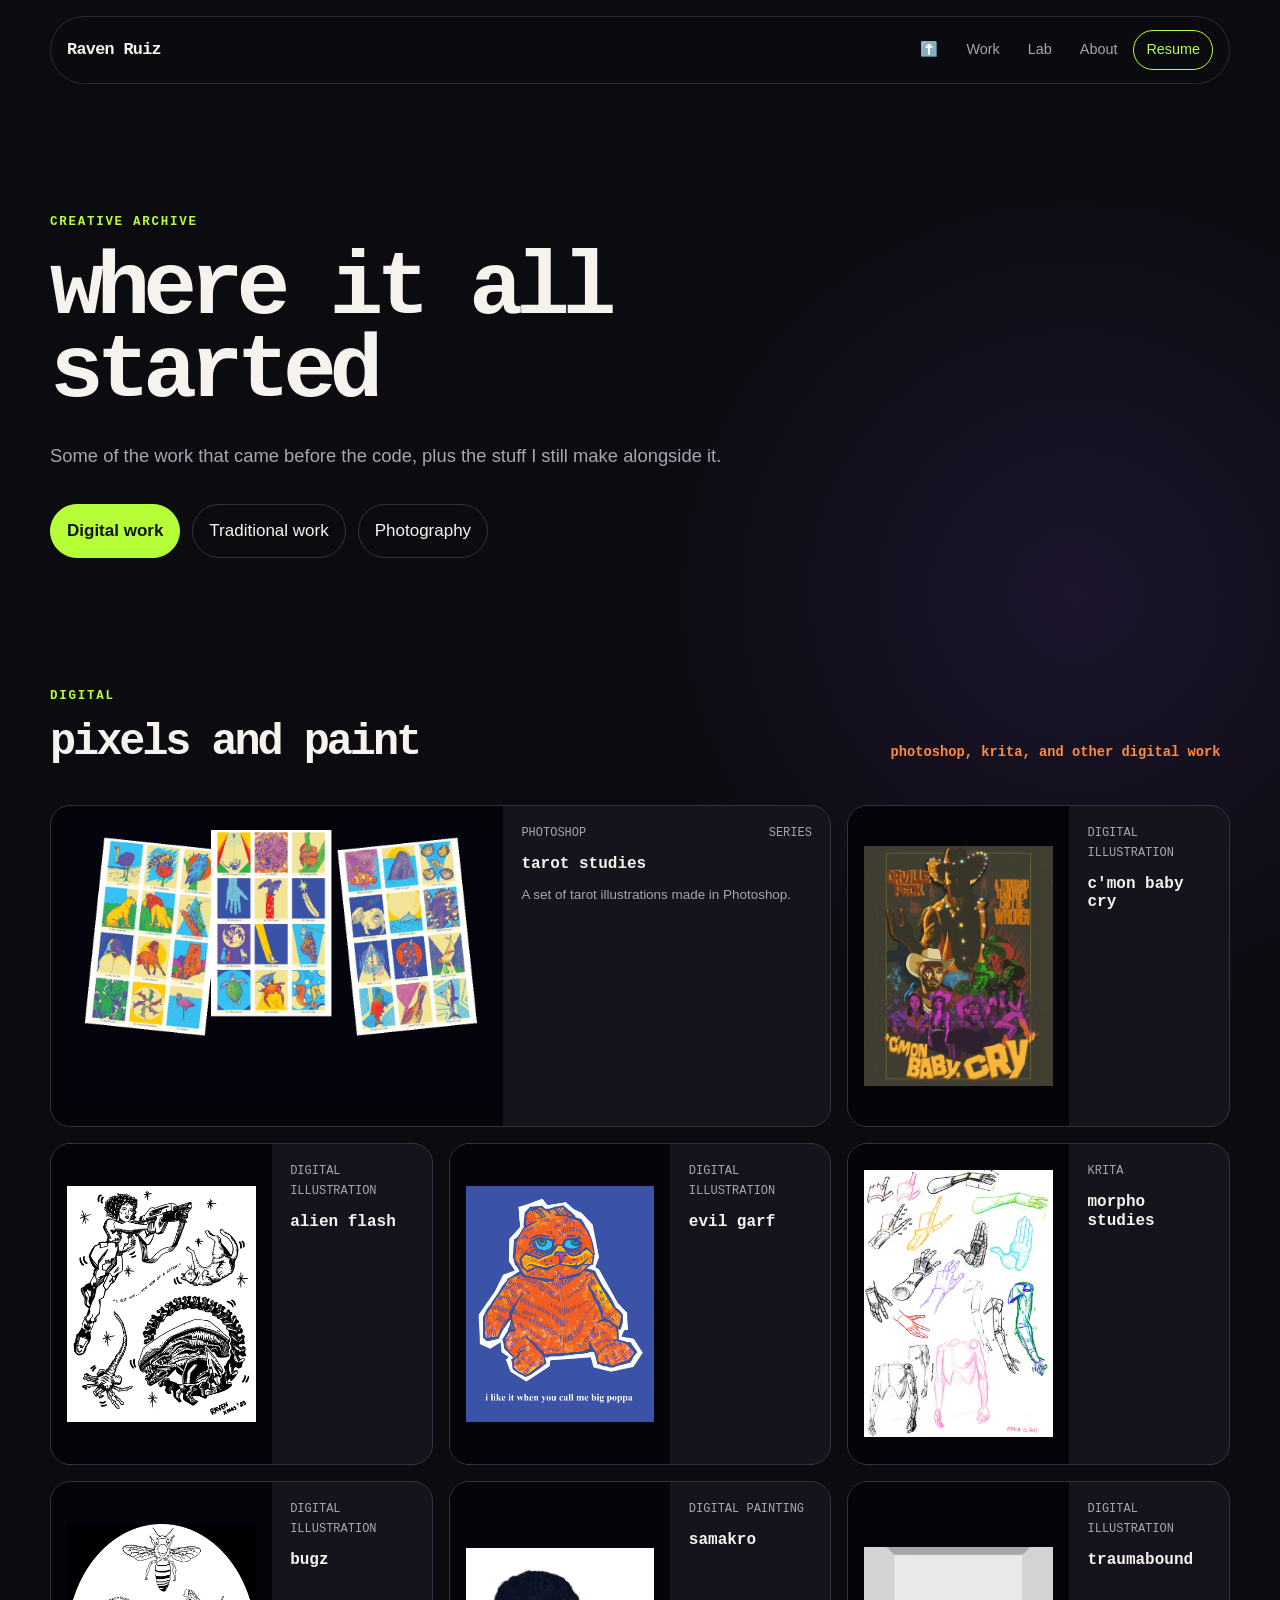
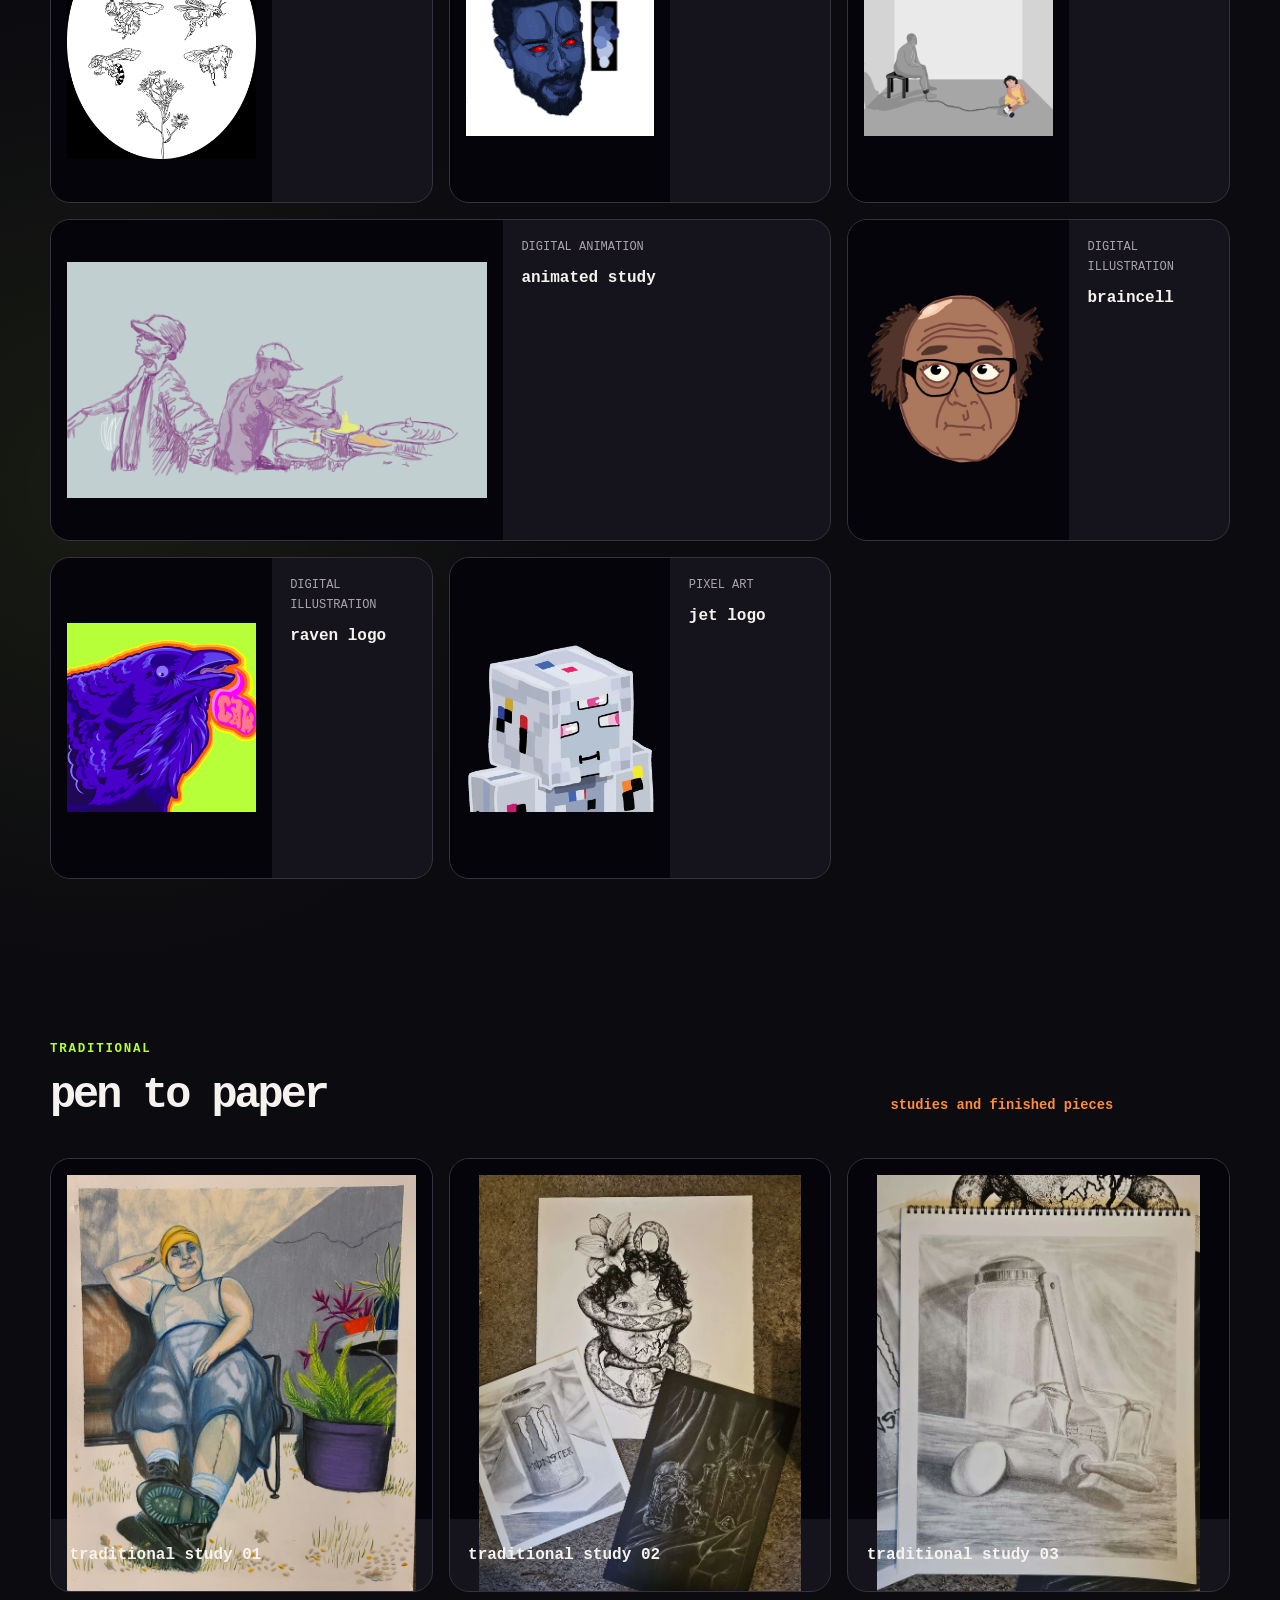
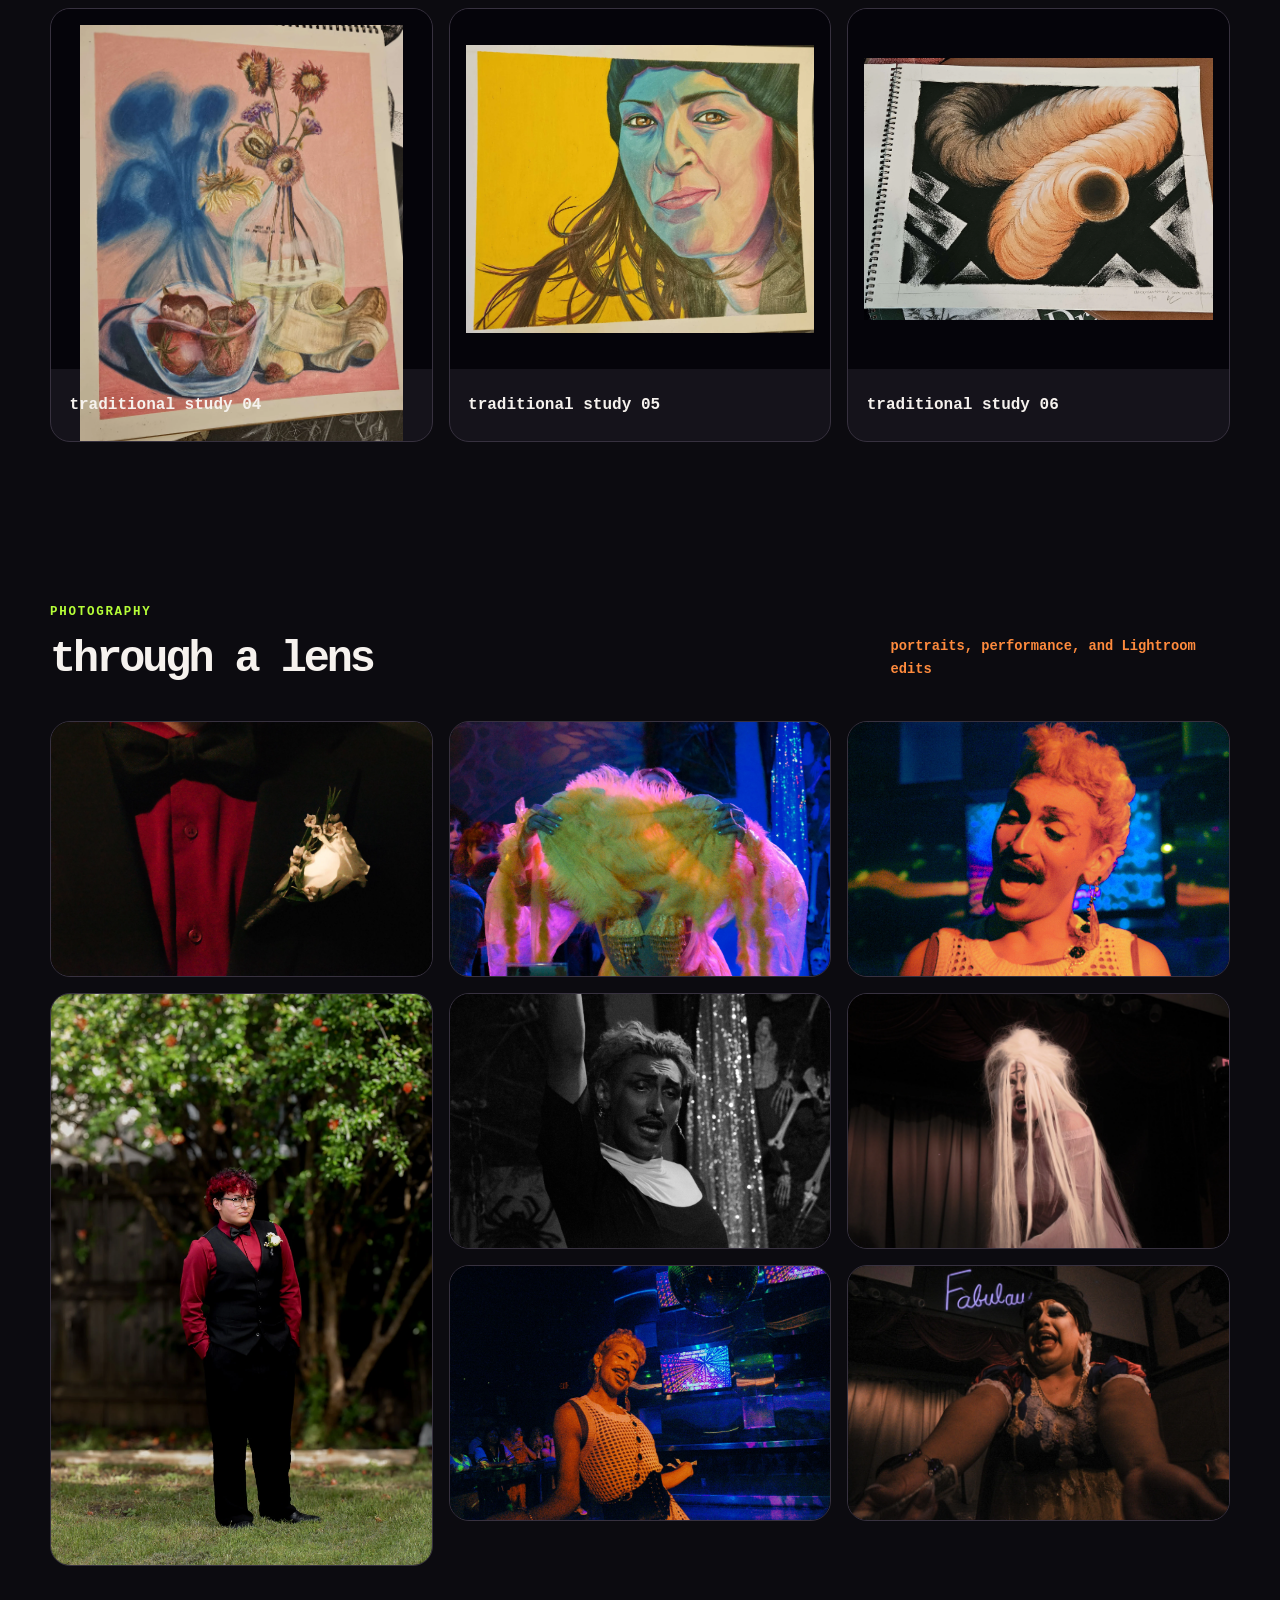
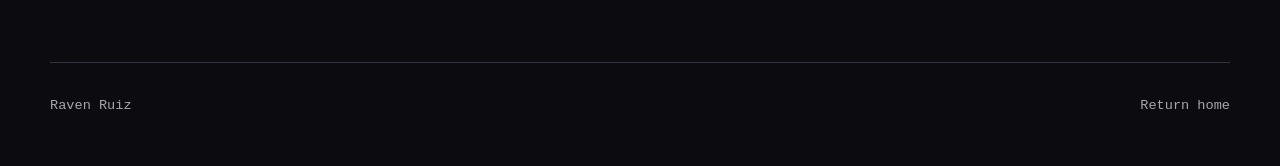
==== commit a2b8d5de: "ruiz" ====
--- a/archive.html
+++ b/archive.html
@@ -1,16 +1,16 @@
 <!DOCTYPE HTML>
 <html lang="en">
 	<head>
-		<title>Creative Archive | Raven Cruz</title>
+		<title>Creative Archive | Raven Ruiz</title>
 		<meta charset="utf-8" />
 		<meta name="viewport" content="width=device-width, initial-scale=1" />
-		<meta name="description" content="Digital art, traditional work, and photography by Raven Cruz." />
+		<meta name="description" content="Digital art, traditional work, and photography by Raven Ruiz." />
 		<link rel="stylesheet" href="assets/css/fontawesome-all.min.css" />
 		<link rel="stylesheet" href="assets/css/portfolio.css" />
 	</head>
 	<body>
 		<header class="site-header">
-			<a class="site-name" href="index.html">Raven Cruz</a>
+			<a class="site-name" href="index.html">Raven Ruiz</a>
 			<button class="menu-button" type="button" aria-expanded="false" aria-controls="site-nav">
 				<span>Menu</span>
 			</button>
@@ -262,7 +262,7 @@
 		</main>
 
 		<footer class="site-footer">
-			<p>Raven Cruz</p>
+			<p>Raven Ruiz</p>
 			<a href="index.html">Return home</a>
 		</footer>
 
